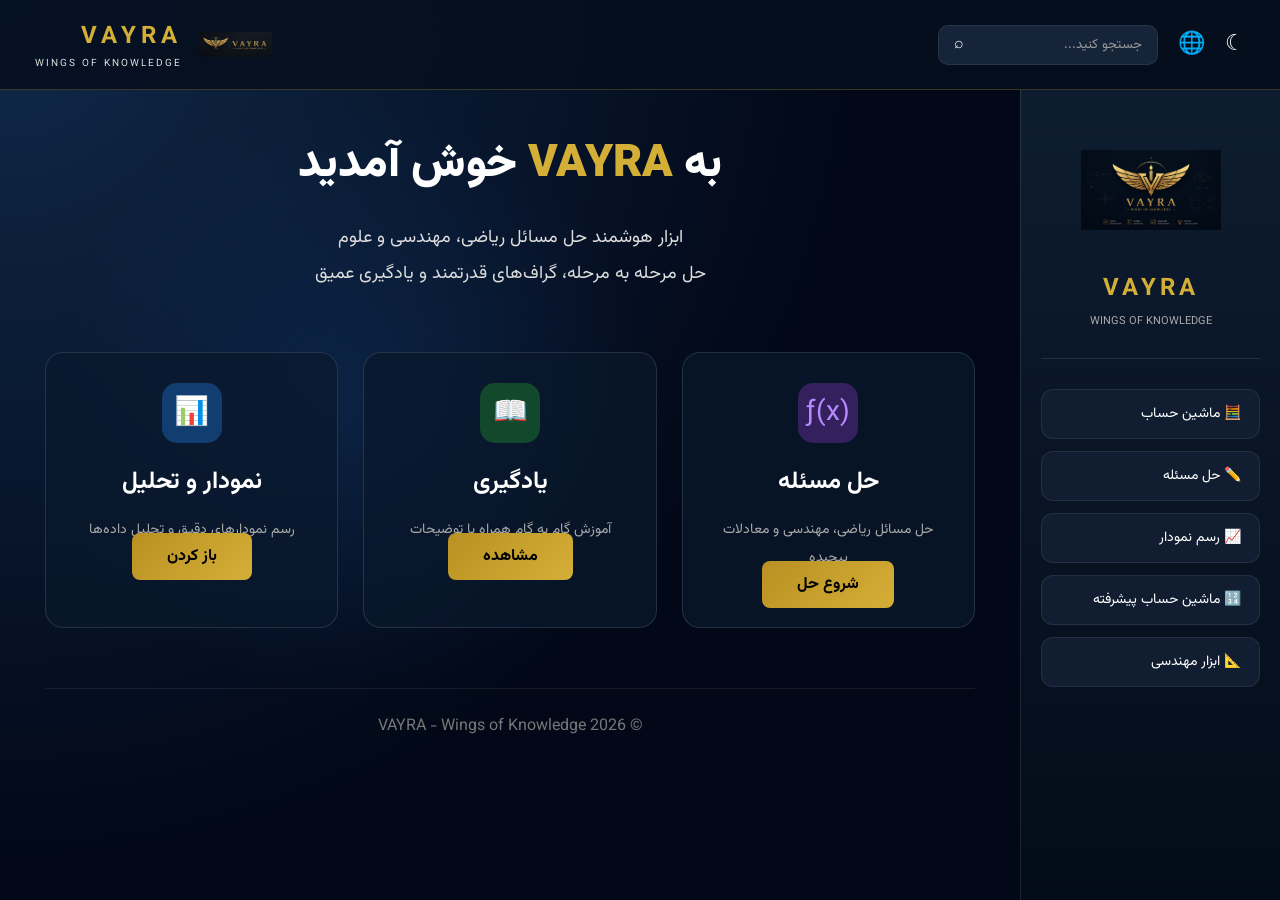
==== index.html @ 383cac2a "Initial commit" ====
<!doctype html>
<html lang="fa" dir="rtl">
  <head>
    <meta charset="UTF-8" />

    <meta name="viewport" content="width=device-width, initial-scale=1.0" />

    <title>VAYRA - Wings of Knowledge</title>

    <link rel="stylesheet" href="style.css" />

    <link
      href="https://fonts.googleapis.com/css2?family=Vazirmatn:wght@300;400;600;800;900&display=swap"
      rel="stylesheet"
    />
  </head>

  <body>
    <div class="dashboard">
      <!-- ================= HEADER ================= -->

      <header class="topbar">
        <div class="left-tools">
          <span class="tool-icon">☾</span>

          <span class="tool-icon">🌐</span>

          <div class="search">
            <input type="text" placeholder="جستجو کنید..." />

            <span>⌕</span>
          </div>
        </div>

        <a href="index.html" class="brand">
          <img src="images/vayra-logo1.png" alt="VAYRA Logo" />

          <div>
            <h2>VAYRA</h2>

            <p>WINGS OF KNOWLEDGE</p>
          </div>
        </a>

        <div class="menu" onclick="toggleSidebar()">☰</div>
      </header>

      <!-- ================= SIDEBAR ================= -->

      <aside class="sidebar" id="sidebar">
        <div class="profile">
          <img src="images/vayra-logo2.png" alt="VAYRA" />

          <h2>VAYRA</h2>

          <small> WINGS OF KNOWLEDGE </small>
        </div>

        <nav class="menu-items">
          <a href="calculator.html"> 🧮 ماشین حساب </a>

          <a href="solver.html"> ✏️ حل مسئله </a>

          <a href="graph.html"> 📈 رسم نمودار </a>

          <a href="advanced-calculator.html"> 🔢 ماشین حساب پیشرفته </a>

          <a href="engineering.html"> 📐 ابزار مهندسی </a>
        </nav>
      </aside>

      <!-- ================= MAIN ================= -->

      <main class="content">
        <section class="hero">
          <h1>
            به
            <span>VAYRA</span>
            خوش آمدید
          </h1>

          <p>
            ابزار هوشمند حل مسائل ریاضی، مهندسی و علوم

            <br />

            حل مرحله به مرحله، گراف‌های قدرتمند و یادگیری عمیق
          </p>
        </section>

        <section class="cards">
          <div class="card">
            <div class="icon purple">ƒ(x)</div>

            <h2>حل مسئله</h2>

            <p>حل مسائل ریاضی، مهندسی و معادلات پیچیده</p>

            <a href="solver.html" class="primary-btn"> شروع حل </a>
          </div>

          <div class="card">
            <div class="icon green">📖</div>

            <h2>یادگیری</h2>

            <p>آموزش گام به گام همراه با توضیحات</p>

            <a href="solver.html" class="primary-btn"> مشاهده </a>
          </div>

          <div class="card">
            <div class="icon blue">📊</div>

            <h2>نمودار و تحلیل</h2>

            <p>رسم نمودارهای دقیق و تحلیل داده‌ها</p>

            <a href="graph.html" class="primary-btn"> باز کردن </a>
          </div>
        </section>

        <footer class="footer">© 2026 VAYRA - Wings of Knowledge</footer>
      </main>
    </div>

    <script>
      function toggleSidebar() {
        const sidebar = document.getElementById("sidebar");

        sidebar.classList.toggle("open");
      }
    </script>
  </body>
</html>
---- style.css ----
/* =========================================================
   VAYRA - GLOBAL STYLE
   ========================================================= */

/* ================= RESET ================= */

* {
    margin: 0;
    padding: 0;
    box-sizing: border-box;
}


/* ================= ROOT ================= */

:root {
    --gold: #d4af37;
    --gold-light: #f1d879;

    --bg-dark: #020817;
    --bg-blue: #10294a;

    --panel: rgba(10, 25, 45, 0.75);
    --panel-dark: #111e32;

    --text: #ffffff;
    --text-muted: #aaa;

    --border: rgba(255, 255, 255, 0.12);

    --sidebar-width: 260px;
    --header-height: 90px;
}


/* ================= BODY ================= */

body {
    font-family: "Vazirmatn", sans-serif;

    min-height: 100vh;

    color: var(--text);

    background:
        radial-gradient(
            circle at top left,
            var(--bg-blue),
            var(--bg-dark) 55%
        );

    overflow-x: hidden;
}


/* ================= LINKS ================= */

a {
    color: inherit;
    text-decoration: none;
}


/* ================= DASHBOARD ================= */

.dashboard {
    min-height: 100vh;
}


/* =========================================================
   HEADER
   ========================================================= */

.topbar {
    position: fixed;

    top: 0;
    left: 0;
    right: 0;

    height: var(--header-height);

    display: flex;

    align-items: center;

    justify-content: space-between;

    padding: 0 35px;

    background: rgba(5, 15, 30, 0.88);

    backdrop-filter: blur(15px);

    border-bottom:
        1px solid
        rgba(212, 175, 55, 0.25);

    z-index: 1000;
}


/* ================= BRAND ================= */

.brand {
    display: flex;

    align-items: center;

    gap: 15px;
}


.brand img {
    width: 75px;

    height: 75px;

    object-fit: contain;

    display: block;
}


.brand h2 {
    color: var(--gold);

    letter-spacing: 5px;

    font-size: 24px;
}


.brand p {
    color: #ddd;

    font-size: 10px;

    letter-spacing: 2px;
}


/* ================= LEFT TOOLS ================= */

.left-tools {
    display: flex;

    align-items: center;

    gap: 20px;
}


.tool-icon {
    font-size: 22px;

    cursor: pointer;

    transition: 0.3s;
}


.tool-icon:hover {
    color: var(--gold);

    transform: scale(1.1);
}


/* ================= SEARCH ================= */

.search {
    width: 220px;

    height: 40px;

    display: flex;

    align-items: center;

    gap: 10px;

    padding: 0 15px;

    background: #152438;

    border:
        1px solid
        rgba(255, 255, 255, 0.08);

    border-radius: 10px;
}


.search input {
    width: 100%;

    background: transparent;

    border: none;

    outline: none;

    color: white;

    font-family: "Vazirmatn", sans-serif;
}


.search input::placeholder {
    color: #999;
}


/* ================= MENU ICON ================= */

.menu {
    font-size: 25px;

    cursor: pointer;

    display: none;
}


/* =========================================================
   SIDEBAR
   ========================================================= */

.sidebar {
    position: fixed;

    top: var(--header-height);

    right: 0;

    width: var(--sidebar-width);

    height:
        calc(
            100vh -
            var(--header-height)
        );

    padding: 30px 20px;

    overflow-y: auto;

    background:
        linear-gradient(
            180deg,
            rgba(15, 30, 50, 0.95),
            rgba(3, 12, 25, 0.98)
        );

    border-left:
        1px solid
        rgba(255, 255, 255, 0.1);

    z-index: 900;
}


/* ================= PROFILE ================= */

.profile {
    text-align: center;

    padding-bottom: 25px;

    border-bottom:
        1px solid
        rgba(255, 255, 255, 0.1);
}


.profile img {
    width: 140px;

    height: 140px;

    display: block;

    object-fit: contain;

    margin: 0 auto 10px;
}


.profile h2 {
    color: var(--gold);

    letter-spacing: 4px;

    font-size: 24px;
}


.profile small {
    color: #aaa;

    font-size: 11px;
}


/* =========================================================
   SIDEBAR MENU
   ========================================================= */

.menu-items {
    display: flex;

    flex-direction: column;

    gap: 12px;

    margin-top: 30px;
}


.menu-items a {
    min-height: 50px;

    display: flex;

    align-items: center;

    padding: 0 18px;

    background: var(--panel-dark);

    border:
        1px solid
        rgba(255, 255, 255, 0.08);

    border-radius: 12px;

    color: white;

    font-size: 14px;

    transition: 0.3s;
}


.menu-items a:hover {
    color: #000;

    background: var(--gold);

    transform: translateX(-7px);
}


.menu-items a.active {
    color: #000;

    background:
        linear-gradient(
            135deg,
            var(--gold),
            var(--gold-light)
        );

    box-shadow:
        0 8px 25px
        rgba(212, 175, 55, 0.2);
}


/* =========================================================
   MAIN CONTENT
   ========================================================= */

.content {
    position: relative;

    min-height: 100vh;

    margin-right: var(--sidebar-width);

    padding:
        calc(
            var(--header-height) +
            40px
        )
        45px
        60px;

    overflow: hidden;
}


.content::before {
    content: "";

    position: absolute;

    width: 600px;

    height: 600px;

    top: 100px;

    left: 50px;

    background:
        radial-gradient(
            circle,
            #123b70,
            transparent 70%
        );

    opacity: 0.35;

    pointer-events: none;

    z-index: -1;
}


/* =========================================================
   PAGE HEADER
   ========================================================= */

.page-header {
    text-align: center;

    margin-bottom: 45px;
}


.page-header h1 {
    font-size: 40px;

    font-weight: 900;

    margin-bottom: 15px;
}


.page-header h1 span {
    color: var(--gold);
}


.page-header p {
    color: #bbb;

    font-size: 16px;

    line-height: 2;
}


/* =========================================================
   HERO
   ========================================================= */

.hero {
    text-align: center;

    margin-bottom: 60px;
}


.hero h1 {
    font-size: 45px;

    font-weight: 900;
}


.hero h1 span {
    color: var(--gold);
}


.hero p {
    margin-top: 20px;

    color: #ddd;

    line-height: 2;

    font-size: 18px;
}


/* =========================================================
   CARDS
   ========================================================= */

.cards {
    display: grid;

    grid-template-columns:
        repeat(3, 1fr);

    gap: 25px;
}


.card {
    padding: 30px;

    min-height: 260px;

    text-align: center;

    background:
        var(--panel);

    border:
        1px solid
        var(--border);

    border-radius: 18px;

    backdrop-filter: blur(20px);

    transition: 0.4s;
}


.card:hover {
    transform: translateY(-10px);

    border-color: var(--gold);

    box-shadow:
        0 20px 40px
        rgba(0, 0, 0, 0.4);
}


.icon {
    width: 60px;

    height: 60px;

    display: flex;

    align-items: center;

    justify-content: center;

    margin: 0 auto 20px;

    border-radius: 15px;

    font-size: 28px;
}


.purple {
    background: #33205d;

    color: #b889ff;
}


.green {
    background: #12482b;

    color: #80ff9b;
}


.blue {
    background: #123d70;

    color: #55aaff;
}


.card h2 {
    margin-bottom: 15px;
}


.card p {
    color: #aaa;

    line-height: 2;

    font-size: 14px;
}


.card button,
.primary-btn {
    margin-top: 20px;

    padding: 11px 35px;

    border: none;

    border-radius: 8px;

    color: white;

    font-family: inherit;

    cursor: pointer;

    transition: 0.3s;
}


.card button:hover,
.primary-btn:hover {
    transform: translateY(-3px);

    filter: brightness(1.15);
}


/* =========================================================
   PAGE PANEL
   ========================================================= */

.panel {
    width: 100%;

    max-width: 1100px;

    margin: 0 auto;

    padding: 30px;

    background:
        rgba(10, 25, 45, 0.75);

    border:
        1px solid
        rgba(255, 255, 255, 0.1);

    border-radius: 20px;

    backdrop-filter: blur(20px);
}


/* =========================================================
   FORM ELEMENTS
   ========================================================= */

.input-group {
    margin-bottom: 20px;
}


.input-group label {
    display: block;

    margin-bottom: 8px;

    color: #ddd;
}


.input-group input,
.input-group textarea,
.input-group select {
    width: 100%;

    padding: 13px 15px;

    color: white;

    background: #111e32;

    border:
        1px solid
        rgba(255, 255, 255, 0.1);

    border-radius: 10px;

    outline: none;

    font-family: inherit;
}


.input-group textarea {
    min-height: 180px;

    resize: vertical;
}


.input-group input:focus,
.input-group textarea:focus,
.input-group select:focus {
    border-color: var(--gold);
}


/* =========================================================
   BUTTONS
   ========================================================= */

.primary-btn {
    background:
        linear-gradient(
            135deg,
            #b99022,
            var(--gold)
        );

    color: #000;

    font-weight: 700;
}


.secondary-btn {
    margin-top: 20px;

    padding: 11px 30px;

    background: #24354c;

    color: white;

    border: none;

    border-radius: 8px;

    font-family: inherit;

    cursor: pointer;
}


/* =========================================================
   CALCULATOR
   ========================================================= */

.calculator {
    max-width: 450px;

    margin: auto;

    padding: 25px;

    background: #081426;

    border-radius: 20px;

    border:
        1px solid
        rgba(255, 255, 255, 0.1);
}


.calculator-display {
    width: 100%;

    height: 70px;

    margin-bottom: 20px;

    padding: 15px;

    color: white;

    background: #020817;

    border: none;

    border-radius: 12px;

    text-align: left;

    direction: ltr;

    font-size: 28px;

    outline: none;
}


.calculator-buttons {
    display: grid;

    grid-template-columns:
        repeat(4, 1fr);

    gap: 10px;
}


.calculator-buttons button {
    height: 60px;

    border: none;

    border-radius: 12px;

    color: white;

    background: #17263c;

    font-size: 18px;

    font-family: inherit;

    cursor: pointer;

    transition: 0.2s;
}


.calculator-buttons button:hover {
    background: #243b5a;

    transform: scale(1.03);
}


.calculator-buttons .operator {
    color: #000;

    background: var(--gold);
}


.calculator-buttons .equal {
    color: white;

    background: #148cff;
}


/* =========================================================
   RESULT BOX
   ========================================================= */

.result-box {
    margin-top: 25px;

    padding: 20px;

    color: #ddd;

    background: #081426;

    border-radius: 12px;

    border-right:
        4px solid
        var(--gold);

    line-height: 2;
}


/* =========================================================
   GRAPH
   ========================================================= */

.graph-container {
    width: 100%;

    min-height: 450px;

    padding: 20px;

    background: #081426;

    border-radius: 15px;
}


#graphCanvas {
    width: 100%;

    height: 400px;

    display: block;
}


/* =========================================================
   FOOTER
   ========================================================= */

.footer {
    margin-top: 60px;

    padding: 25px;

    text-align: center;

    color: #777;

    border-top:
        1px solid
        rgba(255, 255, 255, 0.08);
}


/* =========================================================
   MOBILE
   ========================================================= */

@media (max-width: 1000px) {

    .sidebar {
        width: 220px;
    }

    .content {
        margin-right: 220px;

        padding-left: 25px;

        padding-right: 25px;
    }

    .cards {
        grid-template-columns: 1fr;
    }

}


/* =========================================================
   MOBILE SMALL
   ========================================================= */

@media (max-width: 750px) {

    :root {
        --header-height: 75px;
    }


    .topbar {
        padding: 0 15px;
    }


    .brand img {
        width: 60px;

        height: 60px;
    }


    .brand h2 {
        font-size: 18px;

        letter-spacing: 3px;
    }


    .brand p {
        display: none;
    }


    .search {
        width: 140px;
    }


    .menu {
        display: block;
    }


    .sidebar {
        position: fixed;

        top: var(--header-height);

        right: -100%;

        width: 280px;

        height:
            calc(
                100vh -
                var(--header-height)
            );

        transition: 0.3s;
    }


    .sidebar.open {
        right: 0;
    }


    .content {
        margin-right: 0;

        padding:
            calc(
                var(--header-height) +
                30px
            )
            15px
            40px;
    }


    .page-header h1 {
        font-size: 30px;
    }


    .hero h1 {
        font-size: 30px;
    }


    .hero p {
        font-size: 15px;
    }


    .profile img {
        width: 120px;

        height: 120px;
    }

}


/* =========================================================
   VERY SMALL MOBILE
   ========================================================= */

@media (max-width: 480px) {

    .left-tools {
        gap: 8px;
    }


    .search {
        width: 110px;
    }


    .brand img {
        width: 50px;

        height: 50px;
    }


    .brand h2 {
        font-size: 15px;
    }


    .panel {
        padding: 20px;
    }


    .calculator {
        padding: 15px;
    }

}
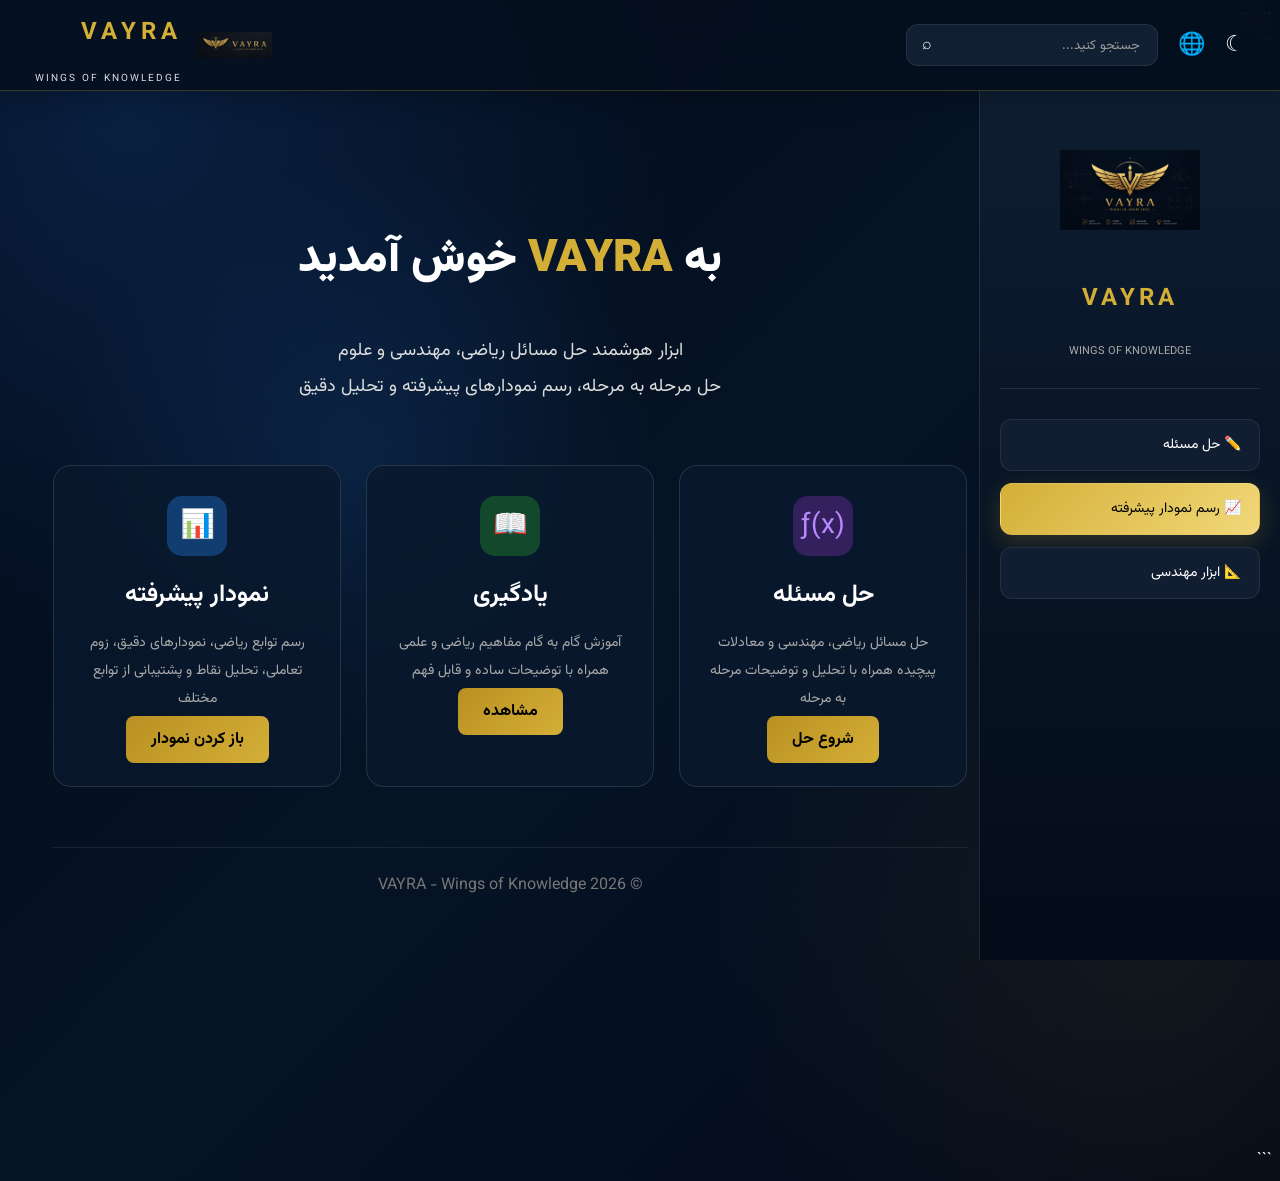
==== commit 1846c131: "Update advanced graph and remove calculator" ====
--- a/index.html
+++ b/index.html
@@ -1,8 +1,10 @@
 <!doctype html>
+
 <html lang="fa" dir="rtl">
   <head>
     <meta charset="UTF-8" />
 
+    ```
     <meta name="viewport" content="width=device-width, initial-scale=1.0" />
 
     <title>VAYRA - Wings of Knowledge</title>
@@ -13,24 +15,28 @@
       href="https://fonts.googleapis.com/css2?family=Vazirmatn:wght@300;400;600;800;900&display=swap"
       rel="stylesheet"
     />
+    ```
   </head>
 
   <body>
     <div class="dashboard">
+      ```
       <!-- ================= HEADER ================= -->
 
       <header class="topbar">
         <div class="left-tools">
-          <span class="tool-icon">☾</span>
+          <span class="tool-icon" title="تغییر حالت نمایش"> ☾ </span>
 
-          <span class="tool-icon">🌐</span>
+          <span class="tool-icon" title="زبان"> 🌐 </span>
 
           <div class="search">
-            <input type="text" placeholder="جستجو کنید..." />
+            <input type="text" placeholder="جستجو کنید..." aria-label="جستجو" />
 
             <span>⌕</span>
           </div>
         </div>
+
+        <!-- ================= BRAND ================= -->
 
         <a href="index.html" class="brand">
           <img src="images/vayra-logo1.png" alt="VAYRA Logo" />
@@ -42,7 +48,17 @@
           </div>
         </a>
 
-        <div class="menu" onclick="toggleSidebar()">☰</div>
+        <!-- ================= MOBILE MENU ================= -->
+
+        <div
+          class="menu"
+          onclick="toggleSidebar()"
+          aria-label="باز کردن منو"
+          role="button"
+          tabindex="0"
+        >
+          ☰
+        </div>
       </header>
 
       <!-- ================= SIDEBAR ================= -->
@@ -56,14 +72,12 @@
           <small> WINGS OF KNOWLEDGE </small>
         </div>
 
+        <!-- ================= NAVIGATION ================= -->
+
         <nav class="menu-items">
-          <a href="calculator.html"> 🧮 ماشین حساب </a>
-
           <a href="solver.html"> ✏️ حل مسئله </a>
 
-          <a href="graph.html"> 📈 رسم نمودار </a>
-
-          <a href="advanced-calculator.html"> 🔢 ماشین حساب پیشرفته </a>
+          <a href="graph.html" class="active"> 📈 رسم نمودار پیشرفته </a>
 
           <a href="engineering.html"> 📐 ابزار مهندسی </a>
         </nav>
@@ -72,6 +86,8 @@
       <!-- ================= MAIN ================= -->
 
       <main class="content">
+        <!-- ================= HERO ================= -->
+
         <section class="hero">
           <h1>
             به
@@ -84,52 +100,97 @@
 
             <br />
 
-            حل مرحله به مرحله، گراف‌های قدرتمند و یادگیری عمیق
+            حل مرحله به مرحله، رسم نمودارهای پیشرفته و تحلیل دقیق
           </p>
         </section>
 
+        <!-- ================= FEATURE CARDS ================= -->
+
         <section class="cards">
+          <!-- SOLVER -->
+
           <div class="card">
             <div class="icon purple">ƒ(x)</div>
 
             <h2>حل مسئله</h2>
 
-            <p>حل مسائل ریاضی، مهندسی و معادلات پیچیده</p>
+            <p>
+              حل مسائل ریاضی، مهندسی و معادلات پیچیده همراه با تحلیل و توضیحات
+              مرحله به مرحله
+            </p>
 
             <a href="solver.html" class="primary-btn"> شروع حل </a>
           </div>
+
+          <!-- LEARNING -->
 
           <div class="card">
             <div class="icon green">📖</div>
 
             <h2>یادگیری</h2>
 
-            <p>آموزش گام به گام همراه با توضیحات</p>
+            <p>
+              آموزش گام به گام مفاهیم ریاضی و علمی همراه با توضیحات ساده و قابل
+              فهم
+            </p>
 
             <a href="solver.html" class="primary-btn"> مشاهده </a>
           </div>
 
+          <!-- ADVANCED GRAPH -->
+
           <div class="card">
             <div class="icon blue">📊</div>
 
-            <h2>نمودار و تحلیل</h2>
+            <h2>نمودار پیشرفته</h2>
 
-            <p>رسم نمودارهای دقیق و تحلیل داده‌ها</p>
+            <p>
+              رسم توابع ریاضی، نمودارهای دقیق، زوم تعاملی، تحلیل نقاط و پشتیبانی
+              از توابع مختلف
+            </p>
 
-            <a href="graph.html" class="primary-btn"> باز کردن </a>
+            <a href="graph.html" class="primary-btn"> باز کردن نمودار </a>
           </div>
         </section>
+
+        <!-- ================= FOOTER ================= -->
 
         <footer class="footer">© 2026 VAYRA - Wings of Knowledge</footer>
       </main>
     </div>
 
+    <!-- ================= SIDEBAR SCRIPT ================= -->
+
     <script>
       function toggleSidebar() {
         const sidebar = document.getElementById("sidebar");
 
+        if (!sidebar) {
+          return;
+        }
+
         sidebar.classList.toggle("open");
       }
+
+      // باز کردن منو با Enter یا Space
+      // برای دسترسی بهتر در موبایل و کیبورد
+
+      document.addEventListener("DOMContentLoaded", () => {
+        const menu = document.querySelector(".menu");
+
+        if (!menu) {
+          return;
+        }
+
+        menu.addEventListener("keydown", (event) => {
+          if (event.key === "Enter" || event.key === " ") {
+            event.preventDefault();
+
+            toggleSidebar();
+          }
+        });
+      });
     </script>
+    ```
   </body>
 </html>
--- a/style.css
+++ b/style.css
@@ -1,8 +1,13 @@
-/* =========================================================
-   VAYRA - GLOBAL STYLE
-   ========================================================= */
-
-/* ================= RESET ================= */
+css
+/* =========================================================
+   VAYRA - ADVANCED GLOBAL STYLE
+   Graph Engine / Plotly.js
+   ========================================================= */
+
+
+/* =========================================================
+   RESET
+   ========================================================= */
 
 * {
     margin: 0;
@@ -10,61 +15,168 @@
     box-sizing: border-box;
 }
 
-
-/* ================= ROOT ================= */
+html {
+    scroll-behavior: smooth;
+}
 
 :root {
+
     --gold: #d4af37;
     --gold-light: #f1d879;
+    --gold-dark: #9d7920;
 
     --bg-dark: #020817;
     --bg-blue: #10294a;
 
-    --panel: rgba(10, 25, 45, 0.75);
+    --panel: rgba(10, 25, 45, 0.78);
     --panel-dark: #111e32;
+    --panel-light: #162a44;
 
     --text: #ffffff;
     --text-muted: #aaa;
+    --text-soft: #d7dce5;
 
     --border: rgba(255, 255, 255, 0.12);
+
+    --danger: #d84d5f;
+    --danger-dark: #8f2638;
+
+    --success: #48c987;
+    --info: #4ea1ff;
 
     --sidebar-width: 260px;
     --header-height: 90px;
-}
-
-
-/* ================= BODY ================= */
+
+    --radius-sm: 8px;
+    --radius-md: 12px;
+    --radius-lg: 18px;
+    --radius-xl: 24px;
+
+    --shadow:
+        0 20px 50px
+        rgba(0, 0, 0, 0.35);
+
+    --transition:
+        0.3s ease;
+}
+
+
+/* =========================================================
+   BODY
+   ========================================================= */
 
 body {
-    font-family: "Vazirmatn", sans-serif;
 
     min-height: 100vh;
 
-    color: var(--text);
-
-    background:
+    font-family:
+        "Vazirmatn",
+        "Tahoma",
+        sans-serif;
+
+    color:
+        var(--text);
+
+    background:
+
         radial-gradient(
-            circle at top left,
-            var(--bg-blue),
-            var(--bg-dark) 55%
+            circle at 10% 10%,
+            rgba(18, 59, 112, 0.45),
+            transparent 35%
+        ),
+
+        radial-gradient(
+            circle at 90% 80%,
+            rgba(212, 175, 55, 0.08),
+            transparent 30%
+        ),
+
+        linear-gradient(
+            135deg,
+            #020817,
+            #061426 50%,
+            #020817
         );
 
     overflow-x: hidden;
 }
 
 
-/* ================= LINKS ================= */
+/* =========================================================
+   LINKS
+   ========================================================= */
 
 a {
-    color: inherit;
-    text-decoration: none;
-}
-
-
-/* ================= DASHBOARD ================= */
+
+    color:
+        inherit;
+
+    text-decoration:
+        none;
+}
+
+
+/* =========================================================
+   BUTTONS
+   ========================================================= */
+
+button {
+
+    border:
+        none;
+
+    outline:
+        none;
+
+    font-family:
+        "Vazirmatn",
+        "Tahoma",
+        sans-serif;
+
+    cursor:
+        pointer;
+
+    user-select:
+        none;
+
+    transition:
+
+        transform var(--transition),
+
+        filter var(--transition),
+
+        box-shadow var(--transition),
+
+        background var(--transition),
+
+        border-color var(--transition);
+}
+
+button:active {
+
+    transform:
+        scale(0.97);
+}
+
+button:focus-visible {
+
+    outline:
+        2px solid
+        var(--gold);
+
+    outline-offset:
+        3px;
+}
+
+
+/* =========================================================
+   DASHBOARD
+   ========================================================= */
 
 .dashboard {
-    min-height: 100vh;
+
+    min-height:
+        100vh;
 }
 
 
@@ -73,154 +185,243 @@
    ========================================================= */
 
 .topbar {
-    position: fixed;
-
-    top: 0;
-    left: 0;
-    right: 0;
-
-    height: var(--header-height);
-
-    display: flex;
-
-    align-items: center;
-
-    justify-content: space-between;
-
-    padding: 0 35px;
-
-    background: rgba(5, 15, 30, 0.88);
-
-    backdrop-filter: blur(15px);
+
+    position:
+        fixed;
+
+    top:
+        0;
+
+    left:
+        0;
+
+    right:
+        0;
+
+    height:
+        var(--header-height);
+
+    display:
+        flex;
+
+    align-items:
+        center;
+
+    justify-content:
+        space-between;
+
+    padding:
+        0 35px;
+
+    background:
+        rgba(5, 15, 30, 0.88);
+
+    backdrop-filter:
+        blur(18px);
+
+    -webkit-backdrop-filter:
+        blur(18px);
 
     border-bottom:
         1px solid
         rgba(212, 175, 55, 0.25);
 
-    z-index: 1000;
-}
-
-
-/* ================= BRAND ================= */
+    box-shadow:
+        0 5px 25px
+        rgba(0, 0, 0, 0.25);
+
+    z-index:
+        1000;
+}
+
+
+/* =========================================================
+   BRAND
+   ========================================================= */
 
 .brand {
-    display: flex;
-
-    align-items: center;
-
-    gap: 15px;
-}
-
+
+    display:
+        flex;
+
+    align-items:
+        center;
+
+    gap:
+        15px;
+}
 
 .brand img {
-    width: 75px;
-
-    height: 75px;
-
-    object-fit: contain;
-
-    display: block;
-}
-
+
+    width:
+        75px;
+
+    height:
+        75px;
+
+    object-fit:
+        contain;
+
+    display:
+        block;
+}
 
 .brand h2 {
-    color: var(--gold);
-
-    letter-spacing: 5px;
-
-    font-size: 24px;
-}
-
+
+    color:
+        var(--gold);
+
+    letter-spacing:
+        5px;
+
+    font-size:
+        24px;
+}
 
 .brand p {
-    color: #ddd;
-
-    font-size: 10px;
-
-    letter-spacing: 2px;
-}
-
-
-/* ================= LEFT TOOLS ================= */
+
+    margin-top:
+        3px;
+
+    color:
+        #ddd;
+
+    font-size:
+        10px;
+
+    letter-spacing:
+        2px;
+}
+
+
+/* =========================================================
+   LEFT TOOLS
+   ========================================================= */
 
 .left-tools {
-    display: flex;
-
-    align-items: center;
-
-    gap: 20px;
-}
-
+
+    display:
+        flex;
+
+    align-items:
+        center;
+
+    gap:
+        20px;
+}
 
 .tool-icon {
-    font-size: 22px;
-
-    cursor: pointer;
-
-    transition: 0.3s;
-}
-
+
+    font-size:
+        22px;
+
+    cursor:
+        pointer;
+
+    transition:
+        var(--transition);
+}
 
 .tool-icon:hover {
-    color: var(--gold);
-
-    transform: scale(1.1);
-}
-
-
-/* ================= SEARCH ================= */
+
+    color:
+        var(--gold);
+
+    transform:
+        scale(1.1);
+}
+
+
+/* =========================================================
+   SEARCH
+   ========================================================= */
 
 .search {
-    width: 220px;
-
-    height: 40px;
-
-    display: flex;
-
-    align-items: center;
-
-    gap: 10px;
-
-    padding: 0 15px;
-
-    background: #152438;
+
+    width:
+        220px;
+
+    height:
+        40px;
+
+    display:
+        flex;
+
+    align-items:
+        center;
+
+    gap:
+        10px;
+
+    padding:
+        0 15px;
+
+    background:
+        rgba(21, 36, 56, 0.85);
 
     border:
         1px solid
         rgba(255, 255, 255, 0.08);
 
-    border-radius: 10px;
-}
-
+    border-radius:
+        var(--radius-md);
+
+    transition:
+        var(--transition);
+}
+
+.search:focus-within {
+
+    border-color:
+        var(--gold);
+
+    box-shadow:
+        0 0 0 3px
+        rgba(212, 175, 55, 0.08);
+}
 
 .search input {
-    width: 100%;
-
-    background: transparent;
-
-    border: none;
-
-    outline: none;
-
-    color: white;
-
-    font-family: "Vazirmatn", sans-serif;
-}
-
+
+    width:
+        100%;
+
+    background:
+        transparent;
+
+    border:
+        none;
+
+    outline:
+        none;
+
+    color:
+        white;
+
+    font-family:
+        inherit;
+}
 
 .search input::placeholder {
-    color: #999;
-}
-
-
-/* ================= MENU ICON ================= */
+
+    color:
+        #999;
+}
+
+
+/* =========================================================
+   MENU ICON
+   ========================================================= */
 
 .menu {
-    font-size: 25px;
-
-    cursor: pointer;
-
-    display: none;
+
+    display:
+        none;
+
+    font-size:
+        25px;
+
+    cursor:
+        pointer;
 }
 
 
@@ -229,13 +430,18 @@
    ========================================================= */
 
 .sidebar {
-    position: fixed;
-
-    top: var(--header-height);
-
-    right: 0;
-
-    width: var(--sidebar-width);
+
+    position:
+        fixed;
+
+    top:
+        var(--header-height);
+
+    right:
+        0;
+
+    width:
+        var(--sidebar-width);
 
     height:
         calc(
@@ -243,64 +449,105 @@
             var(--header-height)
         );
 
-    padding: 30px 20px;
-
-    overflow-y: auto;
-
-    background:
+    padding:
+        30px 20px;
+
+    overflow-y:
+        auto;
+
+    background:
+
         linear-gradient(
             180deg,
-            rgba(15, 30, 50, 0.95),
-            rgba(3, 12, 25, 0.98)
+            rgba(15, 30, 50, 0.97),
+            rgba(3, 12, 25, 0.99)
         );
 
     border-left:
         1px solid
         rgba(255, 255, 255, 0.1);
 
-    z-index: 900;
-}
-
-
-/* ================= PROFILE ================= */
+    z-index:
+        900;
+
+    scrollbar-width:
+        thin;
+
+    scrollbar-color:
+        var(--gold)
+        transparent;
+}
+
+.sidebar::-webkit-scrollbar {
+
+    width:
+        5px;
+}
+
+.sidebar::-webkit-scrollbar-thumb {
+
+    background:
+        var(--gold);
+
+    border-radius:
+        10px;
+}
+
+
+/* =========================================================
+   PROFILE
+   ========================================================= */
 
 .profile {
-    text-align: center;
-
-    padding-bottom: 25px;
+
+    text-align:
+        center;
+
+    padding-bottom:
+        25px;
 
     border-bottom:
         1px solid
         rgba(255, 255, 255, 0.1);
 }
 
-
 .profile img {
-    width: 140px;
-
-    height: 140px;
-
-    display: block;
-
-    object-fit: contain;
-
-    margin: 0 auto 10px;
-}
-
+
+    width:
+        140px;
+
+    height:
+        140px;
+
+    display:
+        block;
+
+    object-fit:
+        contain;
+
+    margin:
+        0 auto 10px;
+}
 
 .profile h2 {
-    color: var(--gold);
-
-    letter-spacing: 4px;
-
-    font-size: 24px;
-}
-
+
+    color:
+        var(--gold);
+
+    letter-spacing:
+        4px;
+
+    font-size:
+        24px;
+}
 
 .profile small {
-    color: #aaa;
-
-    font-size: 11px;
+
+    color:
+        #aaa;
+
+    font-size:
+        11px;
 }
 
 
@@ -309,54 +556,73 @@
    ========================================================= */
 
 .menu-items {
-    display: flex;
-
-    flex-direction: column;
-
-    gap: 12px;
-
-    margin-top: 30px;
-}
-
+
+    display:
+        flex;
+
+    flex-direction:
+        column;
+
+    gap:
+        12px;
+
+    margin-top:
+        30px;
+}
 
 .menu-items a {
-    min-height: 50px;
-
-    display: flex;
-
-    align-items: center;
-
-    padding: 0 18px;
-
-    background: var(--panel-dark);
+
+    min-height:
+        50px;
+
+    display:
+        flex;
+
+    align-items:
+        center;
+
+    padding:
+        0 18px;
+
+    background:
+        var(--panel-dark);
 
     border:
         1px solid
         rgba(255, 255, 255, 0.08);
 
-    border-radius: 12px;
-
-    color: white;
-
-    font-size: 14px;
-
-    transition: 0.3s;
-}
-
+    border-radius:
+        var(--radius-md);
+
+    color:
+        white;
+
+    font-size:
+        14px;
+
+    transition:
+        var(--transition);
+}
 
 .menu-items a:hover {
-    color: #000;
-
-    background: var(--gold);
-
-    transform: translateX(-7px);
-}
-
+
+    color:
+        #000;
+
+    background:
+        var(--gold);
+
+    transform:
+        translateX(-7px);
+}
 
 .menu-items a.active {
-    color: #000;
-
-    background:
+
+    color:
+        #000;
+
+    background:
+
         linear-gradient(
             135deg,
             var(--gold),
@@ -364,6 +630,7 @@
         );
 
     box-shadow:
+
         0 8px 25px
         rgba(212, 175, 55, 0.2);
 }
@@ -374,49 +641,67 @@
    ========================================================= */
 
 .content {
-    position: relative;
-
-    min-height: 100vh;
-
-    margin-right: var(--sidebar-width);
+
+    position:
+        relative;
+
+    min-height:
+        100vh;
+
+    margin-right:
+        var(--sidebar-width);
 
     padding:
+
         calc(
             var(--header-height) +
             40px
         )
+
         45px
+
         60px;
 
-    overflow: hidden;
-}
-
+    overflow:
+        hidden;
+}
 
 .content::before {
-    content: "";
-
-    position: absolute;
-
-    width: 600px;
-
-    height: 600px;
-
-    top: 100px;
-
-    left: 50px;
-
-    background:
+
+    content:
+        "";
+
+    position:
+        absolute;
+
+    width:
+        600px;
+
+    height:
+        600px;
+
+    top:
+        100px;
+
+    left:
+        50px;
+
+    background:
+
         radial-gradient(
             circle,
             #123b70,
             transparent 70%
         );
 
-    opacity: 0.35;
-
-    pointer-events: none;
-
-    z-index: -1;
+    opacity:
+        0.35;
+
+    pointer-events:
+        none;
+
+    z-index:
+        -1;
 }
 
 
@@ -425,462 +710,991 @@
    ========================================================= */
 
 .page-header {
-    text-align: center;
-
-    margin-bottom: 45px;
-}
-
+
+    text-align:
+        center;
+
+    margin-bottom:
+        35px;
+}
 
 .page-header h1 {
-    font-size: 40px;
-
-    font-weight: 900;
-
-    margin-bottom: 15px;
-}
-
+
+    font-size:
+        40px;
+
+    font-weight:
+        900;
+
+    margin-bottom:
+        15px;
+}
 
 .page-header h1 span {
-    color: var(--gold);
-}
-
+
+    color:
+        var(--gold);
+}
 
 .page-header p {
-    color: #bbb;
-
-    font-size: 16px;
-
-    line-height: 2;
-}
-
-
-/* =========================================================
-   HERO
-   ========================================================= */
-
-.hero {
-    text-align: center;
-
-    margin-bottom: 60px;
-}
-
-
-.hero h1 {
-    font-size: 45px;
-
-    font-weight: 900;
-}
-
-
-.hero h1 span {
-    color: var(--gold);
-}
-
-
-.hero p {
-    margin-top: 20px;
-
-    color: #ddd;
-
-    line-height: 2;
-
-    font-size: 18px;
-}
-
-
-/* =========================================================
-   CARDS
-   ========================================================= */
-
-.cards {
-    display: grid;
+
+    color:
+        #bbb;
+
+    font-size:
+        16px;
+
+    line-height:
+        2;
+}
+
+
+/* =========================================================
+   MAIN PANEL
+   ========================================================= */
+
+.panel {
+
+    width:
+        100%;
+
+    max-width:
+        1400px;
+
+    margin:
+        0 auto;
+
+    padding:
+        30px;
+
+    background:
+
+        rgba(
+            10,
+            25,
+            45,
+            0.78
+        );
+
+    border:
+
+        1px solid
+        rgba(255, 255, 255, 0.1);
+
+    border-radius:
+        var(--radius-xl);
+
+    backdrop-filter:
+        blur(20px);
+
+    -webkit-backdrop-filter:
+        blur(20px);
+
+    box-shadow:
+        var(--shadow);
+}
+
+
+/* =========================================================
+   GRAPH CONTROL PANEL
+   ========================================================= */
+
+.graph-controls {
+
+    display:
+        grid;
+
+    grid-template-columns:
+        minmax(250px, 2fr)
+        minmax(120px, 1fr)
+        minmax(120px, 1fr);
+
+    gap:
+        15px;
+
+    margin-bottom:
+        20px;
+}
+
+
+/* =========================================================
+   CONTROLS GRID
+   ========================================================= */
+
+.controls-grid {
+
+    display:
+        grid;
 
     grid-template-columns:
         repeat(3, 1fr);
 
-    gap: 25px;
-}
-
-
-.card {
-    padding: 30px;
-
-    min-height: 260px;
-
-    text-align: center;
-
-    background:
-        var(--panel);
-
-    border:
-        1px solid
-        var(--border);
-
-    border-radius: 18px;
-
-    backdrop-filter: blur(20px);
-
-    transition: 0.4s;
-}
-
-
-.card:hover {
-    transform: translateY(-10px);
-
-    border-color: var(--gold);
-
-    box-shadow:
-        0 20px 40px
-        rgba(0, 0, 0, 0.4);
-}
-
-
-.icon {
-    width: 60px;
-
-    height: 60px;
-
-    display: flex;
-
-    align-items: center;
-
-    justify-content: center;
-
-    margin: 0 auto 20px;
-
-    border-radius: 15px;
-
-    font-size: 28px;
-}
-
-
-.purple {
-    background: #33205d;
-
-    color: #b889ff;
-}
-
-
-.green {
-    background: #12482b;
-
-    color: #80ff9b;
-}
-
-
-.blue {
-    background: #123d70;
-
-    color: #55aaff;
-}
-
-
-.card h2 {
-    margin-bottom: 15px;
-}
-
-
-.card p {
-    color: #aaa;
-
-    line-height: 2;
-
-    font-size: 14px;
-}
-
-
-.card button,
-.primary-btn {
-    margin-top: 20px;
-
-    padding: 11px 35px;
-
-    border: none;
-
-    border-radius: 8px;
-
-    color: white;
-
-    font-family: inherit;
-
-    cursor: pointer;
-
-    transition: 0.3s;
-}
-
-
-.card button:hover,
-.primary-btn:hover {
-    transform: translateY(-3px);
-
-    filter: brightness(1.15);
-}
-
-
-/* =========================================================
-   PAGE PANEL
-   ========================================================= */
-
-.panel {
-    width: 100%;
-
-    max-width: 1100px;
-
-    margin: 0 auto;
-
-    padding: 30px;
-
-    background:
-        rgba(10, 25, 45, 0.75);
+    gap:
+        15px;
+
+    margin-bottom:
+        20px;
+}
+
+
+/* =========================================================
+   INPUT GROUP
+   ========================================================= */
+
+.input-group {
+
+    margin-bottom:
+        20px;
+}
+
+.input-group label {
+
+    display:
+        block;
+
+    margin-bottom:
+        8px;
+
+    color:
+        #ddd;
+
+    font-size:
+        14px;
+
+    font-weight:
+        600;
+}
+
+.input-group small {
+
+    display:
+        block;
+
+    color:
+        #999;
+
+    line-height:
+        1.8;
+
+    margin-top:
+        6px;
+}
+
+.input-group input,
+.input-group textarea,
+.input-group select {
+
+    width:
+        100%;
+
+    padding:
+        13px 15px;
+
+    color:
+        white;
+
+    background:
+        #111e32;
 
     border:
         1px solid
         rgba(255, 255, 255, 0.1);
 
-    border-radius: 20px;
-
-    backdrop-filter: blur(20px);
-}
-
-
-/* =========================================================
-   FORM ELEMENTS
-   ========================================================= */
-
-.input-group {
-    margin-bottom: 20px;
-}
-
-
-.input-group label {
-    display: block;
-
-    margin-bottom: 8px;
-
-    color: #ddd;
-}
-
-
-.input-group input,
-.input-group textarea,
-.input-group select {
-    width: 100%;
-
-    padding: 13px 15px;
-
-    color: white;
-
-    background: #111e32;
-
-    border:
-        1px solid
-        rgba(255, 255, 255, 0.1);
-
-    border-radius: 10px;
-
-    outline: none;
-
-    font-family: inherit;
-}
-
-
-.input-group textarea {
-    min-height: 180px;
-
-    resize: vertical;
-}
-
+    border-radius:
+        var(--radius-md);
+
+    outline:
+        none;
+
+    font-family:
+        inherit;
+
+    transition:
+        var(--transition);
+}
+
+.input-group input:hover,
+.input-group textarea:hover,
+.input-group select:hover {
+
+    border-color:
+        rgba(212, 175, 55, 0.4);
+}
 
 .input-group input:focus,
 .input-group textarea:focus,
 .input-group select:focus {
-    border-color: var(--gold);
-}
-
-
-/* =========================================================
-   BUTTONS
+
+    border-color:
+        var(--gold);
+
+    box-shadow:
+
+        0 0 0 3px
+        rgba(212, 175, 55, 0.08);
+}
+
+.input-group textarea {
+
+    min-height:
+        180px;
+
+    resize:
+        vertical;
+}
+
+
+/* =========================================================
+   FUNCTION INPUT
+   ========================================================= */
+
+#functionInput {
+
+    direction:
+        ltr;
+
+    text-align:
+        left;
+
+    font-family:
+
+        "Consolas",
+        "Courier New",
+        monospace;
+
+    font-size:
+        16px;
+
+    letter-spacing:
+        0.3px;
+}
+
+
+/* =========================================================
+   FUNCTION LIST
+   ========================================================= */
+
+#functionList {
+
+    display:
+        flex;
+
+    flex-direction:
+        column;
+
+    gap:
+        10px;
+
+    margin-bottom:
+        20px;
+
+    max-height:
+        300px;
+
+    overflow-y:
+        auto;
+
+    padding-right:
+        3px;
+}
+
+#functionList::-webkit-scrollbar {
+
+    width:
+        5px;
+}
+
+#functionList::-webkit-scrollbar-thumb {
+
+    background:
+        var(--gold-dark);
+
+    border-radius:
+        10px;
+}
+
+
+/* =========================================================
+   FUNCTION ROW
+   ========================================================= */
+
+.function-row {
+
+    display:
+        flex;
+
+    align-items:
+        center;
+
+    gap:
+        12px;
+
+    min-height:
+        52px;
+
+    padding:
+        10px 14px;
+
+    background:
+
+        linear-gradient(
+            135deg,
+            rgba(17, 30, 50, 0.95),
+            rgba(12, 25, 43, 0.95)
+        );
+
+    border:
+        1px solid
+        rgba(255, 255, 255, 0.08);
+
+    border-radius:
+        var(--radius-md);
+
+    transition:
+        var(--transition);
+}
+
+.function-row:hover {
+
+    border-color:
+        rgba(212, 175, 55, 0.45);
+
+    transform:
+        translateX(-3px);
+
+    box-shadow:
+
+        0 5px 20px
+        rgba(0, 0, 0, 0.2);
+}
+
+.function-row span {
+
+    flex:
+        1;
+
+    min-width:
+        0;
+
+    color:
+        var(--gold-light);
+
+    font-family:
+
+        "Consolas",
+        "Courier New",
+        monospace;
+
+    direction:
+        ltr;
+
+    text-align:
+        left;
+
+    overflow:
+        hidden;
+
+    text-overflow:
+        ellipsis;
+
+    white-space:
+        nowrap;
+}
+
+
+/* =========================================================
+   BUTTON ROW
+   ========================================================= */
+
+.button-row {
+
+    display:
+        flex;
+
+    flex-wrap:
+        wrap;
+
+    gap:
+        10px;
+
+    margin:
+        20px 0;
+}
+
+.button-row button {
+
+    min-height:
+        44px;
+}
+
+
+/* =========================================================
+   PRIMARY BUTTON
    ========================================================= */
 
 .primary-btn {
-    background:
+
+    padding:
+        11px 25px;
+
+    background:
+
         linear-gradient(
             135deg,
             #b99022,
             var(--gold)
         );
 
-    color: #000;
-
-    font-weight: 700;
-}
-
+    color:
+        #000;
+
+    font-weight:
+        700;
+
+    border-radius:
+        var(--radius-sm);
+}
+
+.primary-btn:hover {
+
+    transform:
+        translateY(-3px);
+
+    filter:
+        brightness(1.15);
+
+    box-shadow:
+
+        0 8px 20px
+        rgba(212, 175, 55, 0.25);
+}
+
+
+/* =========================================================
+   SECONDARY BUTTON
+   ========================================================= */
 
 .secondary-btn {
-    margin-top: 20px;
-
-    padding: 11px 30px;
-
-    background: #24354c;
-
-    color: white;
-
-    border: none;
-
-    border-radius: 8px;
-
-    font-family: inherit;
-
-    cursor: pointer;
-}
-
-
-/* =========================================================
-   CALCULATOR
-   ========================================================= */
-
-.calculator {
-    max-width: 450px;
-
-    margin: auto;
-
-    padding: 25px;
-
-    background: #081426;
-
-    border-radius: 20px;
+
+    padding:
+        11px 22px;
+
+    background:
+        #24354c;
+
+    color:
+        white;
+
+    border:
+
+        1px solid
+        rgba(255, 255, 255, 0.08);
+
+    border-radius:
+        var(--radius-sm);
+}
+
+.secondary-btn:hover {
+
+    background:
+        #304967;
+
+    transform:
+        translateY(-2px);
+
+    border-color:
+        rgba(212, 175, 55, 0.35);
+}
+
+
+/* =========================================================
+   DANGER BUTTON
+   ========================================================= */
+
+.danger-btn {
+
+    padding:
+        9px 16px;
+
+    background:
+
+        linear-gradient(
+            135deg,
+            var(--danger-dark),
+            var(--danger)
+        );
+
+    color:
+        white;
+
+    border-radius:
+        var(--radius-sm);
+}
+
+.danger-btn:hover {
+
+    filter:
+        brightness(1.15);
+
+    transform:
+        translateY(-2px);
+}
+
+
+/* =========================================================
+   GRAPH CONTAINER
+   ========================================================= */
+
+.graph-container {
+
+    position:
+        relative;
+
+    width:
+        100%;
+
+    height:
+        620px;
+
+    min-height:
+        450px;
+
+    padding:
+        8px;
+
+    background:
+
+        linear-gradient(
+            145deg,
+            #071321,
+            #081426
+        );
+
+    border:
+
+        1px solid
+        rgba(255, 255, 255, 0.1);
+
+    border-radius:
+        var(--radius-lg);
+
+    box-shadow:
+
+        inset
+        0 0 30px
+        rgba(0, 0, 0, 0.3),
+
+        0 10px 30px
+        rgba(0, 0, 0, 0.2);
+
+    overflow:
+        hidden;
+}
+
+
+/* =========================================================
+   PLOTLY GRAPH
+   ========================================================= */
+
+#graph {
+
+    width:
+        100% !important;
+
+    height:
+        100% !important;
+
+    min-height:
+        430px;
+
+    direction:
+        ltr;
+}
+
+#graph .plotly {
+
+    width:
+        100% !important;
+
+    height:
+        100% !important;
+}
+
+#graph .main-svg {
+
+    border-radius:
+        var(--radius-md);
+}
+
+
+/* =========================================================
+   PLOTLY MODEBAR
+   ========================================================= */
+
+#graph .modebar {
+
+    top:
+        10px !important;
+
+    right:
+        10px !important;
+
+    left:
+        auto !important;
+
+    background:
+
+        rgba(
+            5,
+            15,
+            30,
+            0.85
+        ) !important;
+
+    border-radius:
+        8px;
+
+    padding:
+        4px;
+
+    backdrop-filter:
+        blur(10px);
+
+    -webkit-backdrop-filter:
+        blur(10px);
 
     border:
         1px solid
-        rgba(255, 255, 255, 0.1);
-}
-
-
-.calculator-display {
-    width: 100%;
-
-    height: 70px;
-
-    margin-bottom: 20px;
-
-    padding: 15px;
-
-    color: white;
-
-    background: #020817;
-
-    border: none;
-
-    border-radius: 12px;
-
-    text-align: left;
-
-    direction: ltr;
-
-    font-size: 28px;
-
-    outline: none;
-}
-
-
-.calculator-buttons {
-    display: grid;
-
-    grid-template-columns:
-        repeat(4, 1fr);
-
-    gap: 10px;
-}
-
-
-.calculator-buttons button {
-    height: 60px;
-
-    border: none;
-
-    border-radius: 12px;
-
-    color: white;
-
-    background: #17263c;
-
-    font-size: 18px;
-
-    font-family: inherit;
-
-    cursor: pointer;
-
-    transition: 0.2s;
-}
-
-
-.calculator-buttons button:hover {
-    background: #243b5a;
-
-    transform: scale(1.03);
-}
-
-
-.calculator-buttons .operator {
-    color: #000;
-
-    background: var(--gold);
-}
-
-
-.calculator-buttons .equal {
-    color: white;
-
-    background: #148cff;
-}
-
-
-/* =========================================================
-   RESULT BOX
-   ========================================================= */
-
-.result-box {
-    margin-top: 25px;
-
-    padding: 20px;
-
-    color: #ddd;
-
-    background: #081426;
-
-    border-radius: 12px;
+        rgba(255, 255, 255, 0.08);
+}
+
+#graph .modebar-btn {
+
+    color:
+        #ddd !important;
+
+    transition:
+        var(--transition);
+}
+
+#graph .modebar-btn:hover {
+
+    background:
+
+        rgba(
+            212,
+            175,
+            55,
+            0.2
+        ) !important;
+
+    color:
+        var(--gold-light) !important;
+}
+
+
+/* =========================================================
+   PLOTLY TOOLTIP
+   ========================================================= */
+
+#graph .hovertext {
+
+    font-family:
+
+        "Vazirmatn",
+        "Tahoma",
+        sans-serif !important;
+}
+
+
+/* =========================================================
+   POINT INFORMATION
+   ========================================================= */
+
+#pointInfo {
+
+    margin-top:
+        18px;
+
+    min-height:
+        65px;
+
+    padding:
+        14px 18px;
+
+    display:
+        flex;
+
+    align-items:
+        center;
+
+    justify-content:
+        flex-start;
+
+    flex-wrap:
+        wrap;
+
+    gap:
+        8px;
+
+    color:
+        #ddd;
+
+    background:
+
+        rgba(
+            8,
+            20,
+            38,
+            0.95
+        );
 
     border-right:
         4px solid
         var(--gold);
 
-    line-height: 2;
-}
-
-
-/* =========================================================
-   GRAPH
-   ========================================================= */
-
-.graph-container {
-    width: 100%;
-
-    min-height: 450px;
-
-    padding: 20px;
-
-    background: #081426;
-
-    border-radius: 15px;
-}
-
-
-#graphCanvas {
-    width: 100%;
-
-    height: 400px;
-
-    display: block;
+    border-radius:
+        var(--radius-md);
+
+    line-height:
+        2;
+
+    font-size:
+        14px;
+
+    direction:
+        rtl;
+}
+
+#pointInfo strong {
+
+    color:
+        var(--gold-light);
+
+    font-family:
+
+        "Consolas",
+        "Courier New",
+        monospace;
+
+    direction:
+        ltr;
+
+    display:
+        inline-block;
+}
+
+
+/* =========================================================
+   RESULT BOX
+   ========================================================= */
+
+.result-box {
+
+    margin-top:
+        25px;
+
+    padding:
+        20px;
+
+    color:
+        #ddd;
+
+    background:
+        #081426;
+
+    border-radius:
+        var(--radius-md);
+
+    border-right:
+        4px solid
+        var(--gold);
+
+    line-height:
+        2;
+}
+
+
+/* =========================================================
+   HERO
+   ========================================================= */
+
+.hero {
+
+    text-align:
+        center;
+
+    margin-bottom:
+        60px;
+}
+
+.hero h1 {
+
+    font-size:
+        45px;
+
+    font-weight:
+        900;
+}
+
+.hero h1 span {
+
+    color:
+        var(--gold);
+}
+
+.hero p {
+
+    margin-top:
+        20px;
+
+    color:
+        #ddd;
+
+    line-height:
+        2;
+
+    font-size:
+        18px;
+}
+
+
+/* =========================================================
+   CARDS
+   ========================================================= */
+
+.cards {
+
+    display:
+        grid;
+
+    grid-template-columns:
+        repeat(3, 1fr);
+
+    gap:
+        25px;
+}
+
+.card {
+
+    padding:
+        30px;
+
+    min-height:
+        260px;
+
+    text-align:
+        center;
+
+    background:
+        var(--panel);
+
+    border:
+        1px solid
+        var(--border);
+
+    border-radius:
+        var(--radius-lg);
+
+    backdrop-filter:
+        blur(20px);
+
+    -webkit-backdrop-filter:
+        blur(20px);
+
+    transition:
+        var(--transition);
+}
+
+.card:hover {
+
+    transform:
+        translateY(-10px);
+
+    border-color:
+        var(--gold);
+
+    box-shadow:
+
+        0 20px 40px
+        rgba(0, 0, 0, 0.4);
+}
+
+.card h2 {
+
+    margin-bottom:
+        15px;
+}
+
+.card p {
+
+    color:
+        #aaa;
+
+    line-height:
+        2;
+
+    font-size:
+        14px;
+}
+
+
+/* =========================================================
+   ICONS
+   ========================================================= */
+
+.icon {
+
+    width:
+        60px;
+
+    height:
+        60px;
+
+    display:
+        flex;
+
+    align-items:
+        center;
+
+    justify-content:
+        center;
+
+    margin:
+        0 auto 20px;
+
+    border-radius:
+        15px;
+
+    font-size:
+        28px;
+}
+
+.purple {
+
+    background:
+        #33205d;
+
+    color:
+        #b889ff;
+}
+
+.green {
+
+    background:
+        #12482b;
+
+    color:
+        #80ff9b;
+}
+
+.blue {
+
+    background:
+        #123d70;
+
+    color:
+        #55aaff;
 }
 
 
@@ -889,13 +1703,18 @@
    ========================================================= */
 
 .footer {
-    margin-top: 60px;
-
-    padding: 25px;
-
-    text-align: center;
-
-    color: #777;
+
+    margin-top:
+        60px;
+
+    padding:
+        25px;
+
+    text-align:
+        center;
+
+    color:
+        #777;
 
     border-top:
         1px solid
@@ -904,131 +1723,348 @@
 
 
 /* =========================================================
+   SCROLLBAR
+   ========================================================= */
+
+::-webkit-scrollbar {
+
+    width:
+        8px;
+
+    height:
+        8px;
+}
+
+::-webkit-scrollbar-track {
+
+    background:
+        #020817;
+}
+
+::-webkit-scrollbar-thumb {
+
+    background:
+
+        linear-gradient(
+            var(--gold-dark),
+            var(--gold)
+        );
+
+    border-radius:
+        10px;
+}
+
+::-webkit-scrollbar-thumb:hover {
+
+    background:
+        var(--gold-light);
+}
+
+
+/* =========================================================
+   TABLET
+   ========================================================= */
+
+@media (max-width: 1100px) {
+
+    .controls-grid {
+
+        grid-template-columns:
+            repeat(2, 1fr);
+    }
+
+    .graph-controls {
+
+        grid-template-columns:
+            2fr 1fr;
+    }
+
+    .cards {
+
+        grid-template-columns:
+            repeat(2, 1fr);
+    }
+
+    .sidebar {
+
+        width:
+            230px;
+    }
+
+    .content {
+
+        margin-right:
+            230px;
+
+        padding-left:
+            25px;
+
+        padding-right:
+            25px;
+    }
+
+    .graph-container {
+
+        height:
+            560px;
+    }
+}
+
+
+/* =========================================================
    MOBILE
    ========================================================= */
 
-@media (max-width: 1000px) {
+@media (max-width: 750px) {
+
+    :root {
+
+        --header-height:
+            75px;
+    }
+
+
+    .topbar {
+
+        padding:
+            0 15px;
+    }
+
+
+    .brand img {
+
+        width:
+            60px;
+
+        height:
+            60px;
+    }
+
+
+    .brand h2 {
+
+        font-size:
+            18px;
+
+        letter-spacing:
+            3px;
+    }
+
+
+    .brand p {
+
+        display:
+            none;
+    }
+
+
+    .search {
+
+        width:
+            140px;
+    }
+
+
+    .menu {
+
+        display:
+            block;
+    }
+
 
     .sidebar {
-        width: 220px;
-    }
-
-    .content {
-        margin-right: 220px;
-
-        padding-left: 25px;
-
-        padding-right: 25px;
-    }
-
-    .cards {
-        grid-template-columns: 1fr;
-    }
-
-}
-
-
-/* =========================================================
-   MOBILE SMALL
-   ========================================================= */
-
-@media (max-width: 750px) {
-
-    :root {
-        --header-height: 75px;
-    }
-
-
-    .topbar {
-        padding: 0 15px;
-    }
-
-
-    .brand img {
-        width: 60px;
-
-        height: 60px;
-    }
-
-
-    .brand h2 {
-        font-size: 18px;
-
-        letter-spacing: 3px;
-    }
-
-
-    .brand p {
-        display: none;
-    }
-
-
-    .search {
-        width: 140px;
-    }
-
-
-    .menu {
-        display: block;
-    }
-
-
-    .sidebar {
-        position: fixed;
-
-        top: var(--header-height);
-
-        right: -100%;
-
-        width: 280px;
+
+        position:
+            fixed;
+
+        top:
+            var(--header-height);
+
+        right:
+            -100%;
+
+        width:
+            280px;
 
         height:
+
             calc(
                 100vh -
                 var(--header-height)
             );
 
-        transition: 0.3s;
+        transition:
+            0.3s ease;
     }
 
 
     .sidebar.open {
-        right: 0;
+
+        right:
+            0;
     }
 
 
     .content {
-        margin-right: 0;
+
+        margin-right:
+            0;
 
         padding:
+
             calc(
                 var(--header-height) +
                 30px
             )
+
             15px
+
             40px;
     }
 
 
     .page-header h1 {
-        font-size: 30px;
+
+        font-size:
+            30px;
     }
 
 
     .hero h1 {
-        font-size: 30px;
+
+        font-size:
+            30px;
     }
 
 
     .hero p {
-        font-size: 15px;
+
+        font-size:
+            15px;
     }
 
 
     .profile img {
-        width: 120px;
-
-        height: 120px;
+
+        width:
+            120px;
+
+        height:
+            120px;
+    }
+
+
+    .cards {
+
+        grid-template-columns:
+            1fr;
+    }
+
+
+    .controls-grid {
+
+        grid-template-columns:
+            1fr;
+    }
+
+
+    .graph-controls {
+
+        grid-template-columns:
+            1fr;
+    }
+
+
+    .panel {
+
+        padding:
+            20px;
+
+        border-radius:
+            16px;
+    }
+
+
+    .graph-container {
+
+        height:
+            500px;
+
+        min-height:
+            400px;
+
+        padding:
+            5px;
+    }
+
+
+    #graph {
+
+        min-height:
+            380px;
+    }
+
+
+    .button-row {
+
+        display:
+            grid;
+
+        grid-template-columns:
+            repeat(2, 1fr);
+    }
+
+
+    .button-row button {
+
+        width:
+            100%;
+
+        margin:
+            0;
+    }
+
+
+    .function-row {
+
+        align-items:
+            stretch;
+
+        flex-direction:
+            column;
+    }
+
+
+    .function-row span {
+
+        width:
+            100%;
+
+        text-align:
+            left;
+    }
+
+
+    .function-row button {
+
+        width:
+            100%;
+    }
+
+
+    #pointInfo {
+
+        font-size:
+            12px;
+
+        min-height:
+            75px;
+
+        align-items:
+            flex-start;
+
+        flex-direction:
+            column;
     }
 
 }
@@ -1041,34 +2077,114 @@
 @media (max-width: 480px) {
 
     .left-tools {
-        gap: 8px;
+
+        gap:
+            8px;
     }
 
 
     .search {
-        width: 110px;
+
+        width:
+            110px;
     }
 
 
     .brand img {
-        width: 50px;
-
-        height: 50px;
+
+        width:
+            50px;
+
+        height:
+            50px;
     }
 
 
     .brand h2 {
-        font-size: 15px;
+
+        font-size:
+            15px;
     }
 
 
     .panel {
-        padding: 20px;
-    }
-
-
-    .calculator {
-        padding: 15px;
-    }
-
-}+
+        padding:
+            15px;
+    }
+
+
+    .graph-container {
+
+        height:
+            420px;
+
+        min-height:
+            350px;
+    }
+
+
+    #graph {
+
+        min-height:
+            330px;
+    }
+
+
+    .button-row {
+
+        grid-template-columns:
+            1fr;
+    }
+
+
+    .button-row button {
+
+        padding:
+            12px;
+    }
+
+
+    .page-header {
+
+        margin-bottom:
+            30px;
+    }
+
+
+    .page-header h1 {
+
+        font-size:
+            25px;
+    }
+
+
+    .graph-controls {
+
+        gap:
+            10px;
+    }
+
+}
+
+
+/* =========================================================
+   REDUCED MOTION
+   ========================================================= */
+
+@media (prefers-reduced-motion: reduce) {
+
+    * {
+
+        scroll-behavior:
+            auto !important;
+
+        transition:
+            none !important;
+
+        animation:
+            none !important;
+    }
+
+}
+
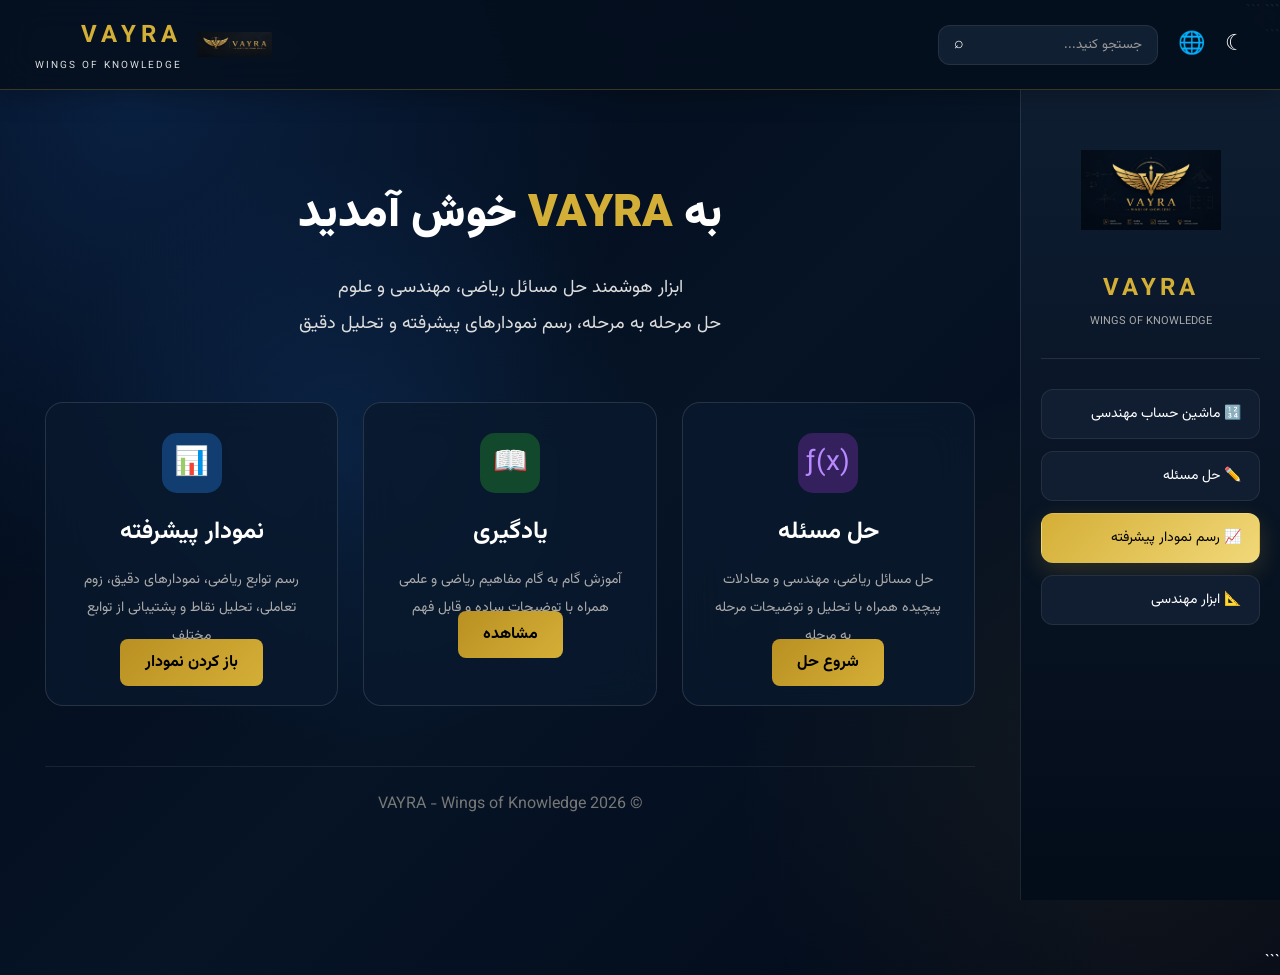
==== commit 13b067ad: "Update VAYRA graph and engineering tools" ====
--- a/index.html
+++ b/index.html
@@ -75,6 +75,8 @@
         <!-- ================= NAVIGATION ================= -->
 
         <nav class="menu-items">
+          <a href="engineering.html"> 🔢 ماشین حساب مهندسی</a>
+          
           <a href="solver.html"> ✏️ حل مسئله </a>
 
           <a href="graph.html" class="active"> 📈 رسم نمودار پیشرفته </a>
--- a/style.css
+++ b/style.css
@@ -1,7 +1,6 @@
-css
-/* =========================================================
-   VAYRA - ADVANCED GLOBAL STYLE
-   Graph Engine / Plotly.js
+/* =========================================================
+   VAYRA - FINAL GLOBAL STYLE
+   Responsive Dashboard + Graph Engine / Plotly.js
    ========================================================= */
 
 
@@ -17,68 +16,24 @@
 
 html {
     scroll-behavior: smooth;
-}
-
-:root {
-
-    --gold: #d4af37;
-    --gold-light: #f1d879;
-    --gold-dark: #9d7920;
-
-    --bg-dark: #020817;
-    --bg-blue: #10294a;
-
-    --panel: rgba(10, 25, 45, 0.78);
-    --panel-dark: #111e32;
-    --panel-light: #162a44;
-
-    --text: #ffffff;
-    --text-muted: #aaa;
-    --text-soft: #d7dce5;
-
-    --border: rgba(255, 255, 255, 0.12);
-
-    --danger: #d84d5f;
-    --danger-dark: #8f2638;
-
-    --success: #48c987;
-    --info: #4ea1ff;
-
-    --sidebar-width: 260px;
-    --header-height: 90px;
-
-    --radius-sm: 8px;
-    --radius-md: 12px;
-    --radius-lg: 18px;
-    --radius-xl: 24px;
-
-    --shadow:
-        0 20px 50px
-        rgba(0, 0, 0, 0.35);
-
-    --transition:
-        0.3s ease;
-}
-
-
-/* =========================================================
-   BODY
-   ========================================================= */
+    width: 100%;
+    max-width: 100%;
+}
 
 body {
-
     min-height: 100vh;
+    width: 100%;
+    max-width: 100%;
+    overflow-x: hidden;
 
     font-family:
         "Vazirmatn",
         "Tahoma",
         sans-serif;
 
-    color:
-        var(--text);
-
-    background:
-
+    color: var(--text);
+
+    background:
         radial-gradient(
             circle at 10% 10%,
             rgba(18, 59, 112, 0.45),
@@ -97,75 +52,96 @@
             #061426 50%,
             #020817
         );
-
-    overflow-x: hidden;
-}
-
-
-/* =========================================================
-   LINKS
+}
+
+
+/* =========================================================
+   VARIABLES
+   ========================================================= */
+
+:root {
+
+    --gold: #d4af37;
+    --gold-light: #f1d879;
+    --gold-dark: #9d7920;
+
+    --bg-dark: #020817;
+    --bg-blue: #10294a;
+
+    --panel: rgba(10, 25, 45, 0.78);
+    --panel-dark: #111e32;
+    --panel-light: #162a44;
+
+    --text: #ffffff;
+    --text-muted: #aaa;
+    --text-soft: #d7dce5;
+
+    --border: rgba(255, 255, 255, 0.12);
+
+    --danger: #d84d5f;
+    --danger-dark: #8f2638;
+
+    --success: #48c987;
+    --info: #4ea1ff;
+
+    --sidebar-width: 260px;
+    --header-height: 90px;
+
+    --radius-sm: 8px;
+    --radius-md: 12px;
+    --radius-lg: 18px;
+    --radius-xl: 24px;
+
+    --shadow:
+        0 20px 50px rgba(0, 0, 0, 0.35);
+
+    --transition:
+        0.3s ease;
+}
+
+
+/* =========================================================
+   GLOBAL ELEMENTS
    ========================================================= */
 
 a {
-
-    color:
-        inherit;
-
-    text-decoration:
-        none;
-}
-
-
-/* =========================================================
-   BUTTONS
-   ========================================================= */
+    color: inherit;
+    text-decoration: none;
+}
 
 button {
-
-    border:
-        none;
-
-    outline:
-        none;
+    border: none;
+    outline: none;
 
     font-family:
         "Vazirmatn",
         "Tahoma",
         sans-serif;
 
-    cursor:
-        pointer;
-
-    user-select:
-        none;
+    cursor: pointer;
+    user-select: none;
 
     transition:
-
         transform var(--transition),
-
         filter var(--transition),
-
         box-shadow var(--transition),
-
         background var(--transition),
-
         border-color var(--transition);
 }
 
 button:active {
-
-    transform:
-        scale(0.97);
+    transform: scale(0.97);
 }
 
 button:focus-visible {
-
     outline:
-        2px solid
-        var(--gold);
-
-    outline-offset:
-        3px;
+        2px solid var(--gold);
+
+    outline-offset: 3px;
+}
+
+img {
+    max-width: 100%;
 }
 
 
@@ -174,64 +150,44 @@
    ========================================================= */
 
 .dashboard {
-
-    min-height:
-        100vh;
-}
-
-
-/* =========================================================
-   HEADER
+    width: 100%;
+    min-height: 100vh;
+}
+
+
+/* =========================================================
+   TOPBAR
    ========================================================= */
 
 .topbar {
-
-    position:
-        fixed;
-
-    top:
-        0;
-
-    left:
-        0;
-
-    right:
-        0;
-
-    height:
-        var(--header-height);
-
-    display:
-        flex;
-
-    align-items:
-        center;
-
-    justify-content:
-        space-between;
-
-    padding:
-        0 35px;
+    position: fixed;
+
+    top: 0;
+    left: 0;
+    right: 0;
+
+    width: 100%;
+    height: var(--header-height);
+
+    display: flex;
+    align-items: center;
+    justify-content: space-between;
+
+    padding: 0 35px;
 
     background:
         rgba(5, 15, 30, 0.88);
 
-    backdrop-filter:
-        blur(18px);
-
-    -webkit-backdrop-filter:
-        blur(18px);
+    backdrop-filter: blur(18px);
+    -webkit-backdrop-filter: blur(18px);
 
     border-bottom:
-        1px solid
-        rgba(212, 175, 55, 0.25);
+        1px solid rgba(212, 175, 55, 0.25);
 
     box-shadow:
-        0 5px 25px
-        rgba(0, 0, 0, 0.25);
-
-    z-index:
-        1000;
+        0 5px 25px rgba(0, 0, 0, 0.25);
+
+    z-index: 1000;
 }
 
 
@@ -240,57 +196,38 @@
    ========================================================= */
 
 .brand {
-
-    display:
-        flex;
-
-    align-items:
-        center;
-
-    gap:
-        15px;
+    display: flex;
+    align-items: center;
+
+    gap: 15px;
+
+    flex-shrink: 0;
 }
 
 .brand img {
-
-    width:
-        75px;
-
-    height:
-        75px;
-
-    object-fit:
-        contain;
-
-    display:
-        block;
+    width: 75px;
+    height: 75px;
+
+    object-fit: contain;
+    display: block;
 }
 
 .brand h2 {
-
-    color:
-        var(--gold);
-
-    letter-spacing:
-        5px;
-
-    font-size:
-        24px;
+    color: var(--gold);
+
+    letter-spacing: 5px;
+
+    font-size: 24px;
 }
 
 .brand p {
-
-    margin-top:
-        3px;
-
-    color:
-        #ddd;
-
-    font-size:
-        10px;
-
-    letter-spacing:
-        2px;
+    margin-top: 3px;
+
+    color: #ddd;
+
+    font-size: 10px;
+
+    letter-spacing: 2px;
 }
 
 
@@ -299,81 +236,60 @@
    ========================================================= */
 
 .left-tools {
-
-    display:
-        flex;
-
-    align-items:
-        center;
-
-    gap:
-        20px;
+    display: flex;
+    align-items: center;
+
+    gap: 20px;
+
+    min-width: 0;
 }
 
 .tool-icon {
-
-    font-size:
-        22px;
-
-    cursor:
-        pointer;
+    font-size: 22px;
+    cursor: pointer;
+
+    transition: var(--transition);
+}
+
+.tool-icon:hover {
+    color: var(--gold);
+
+    transform: scale(1.1);
+}
+
+
+/* =========================================================
+   SEARCH
+   ========================================================= */
+
+.search {
+    width: 220px;
+    height: 40px;
+
+    display: flex;
+    align-items: center;
+
+    gap: 10px;
+
+    padding: 0 15px;
+
+    background:
+        rgba(21, 36, 56, 0.85);
+
+    border:
+        1px solid rgba(255, 255, 255, 0.08);
+
+    border-radius:
+        var(--radius-md);
 
     transition:
         var(--transition);
-}
-
-.tool-icon:hover {
-
-    color:
-        var(--gold);
-
-    transform:
-        scale(1.1);
-}
-
-
-/* =========================================================
-   SEARCH
-   ========================================================= */
-
-.search {
-
-    width:
-        220px;
-
-    height:
-        40px;
-
-    display:
-        flex;
-
-    align-items:
-        center;
-
-    gap:
-        10px;
-
-    padding:
-        0 15px;
-
-    background:
-        rgba(21, 36, 56, 0.85);
-
-    border:
-        1px solid
-        rgba(255, 255, 255, 0.08);
-
-    border-radius:
-        var(--radius-md);
-
-    transition:
-        var(--transition);
+
+    min-width: 0;
 }
 
 .search:focus-within {
-
-    border-color:
-        var(--gold);
+    border-color: var(--gold);
 
     box-shadow:
         0 0 0 3px
@@ -381,47 +297,36 @@
 }
 
 .search input {
-
-    width:
-        100%;
-
-    background:
-        transparent;
-
-    border:
-        none;
-
-    outline:
-        none;
-
-    color:
-        white;
-
-    font-family:
-        inherit;
+    width: 100%;
+    min-width: 0;
+
+    background: transparent;
+
+    border: none;
+    outline: none;
+
+    color: white;
+
+    font-family: inherit;
 }
 
 .search input::placeholder {
-
-    color:
-        #999;
-}
-
-
-/* =========================================================
-   MENU ICON
+    color: #999;
+}
+
+
+/* =========================================================
+   MOBILE MENU ICON
    ========================================================= */
 
 .menu {
-
-    display:
-        none;
-
-    font-size:
-        25px;
-
-    cursor:
-        pointer;
+    display: none;
+
+    font-size: 25px;
+
+    cursor: pointer;
+
+    flex-shrink: 0;
 }
 
 
@@ -430,33 +335,21 @@
    ========================================================= */
 
 .sidebar {
-
-    position:
-        fixed;
-
-    top:
-        var(--header-height);
-
-    right:
-        0;
-
-    width:
-        var(--sidebar-width);
+    position: fixed;
+
+    top: var(--header-height);
+    right: 0;
+
+    width: var(--sidebar-width);
 
     height:
-        calc(
-            100vh -
-            var(--header-height)
-        );
-
-    padding:
-        30px 20px;
-
-    overflow-y:
-        auto;
-
-    background:
-
+        calc(100vh - var(--header-height));
+
+    padding: 30px 20px;
+
+    overflow-y: auto;
+
+    background:
         linear-gradient(
             180deg,
             rgba(15, 30, 50, 0.97),
@@ -464,14 +357,11 @@
         );
 
     border-left:
-        1px solid
-        rgba(255, 255, 255, 0.1);
-
-    z-index:
-        900;
-
-    scrollbar-width:
-        thin;
+        1px solid rgba(255, 255, 255, 0.1);
+
+    z-index: 900;
+
+    scrollbar-width: thin;
 
     scrollbar-color:
         var(--gold)
@@ -479,18 +369,13 @@
 }
 
 .sidebar::-webkit-scrollbar {
-
-    width:
-        5px;
+    width: 5px;
 }
 
 .sidebar::-webkit-scrollbar-thumb {
-
-    background:
-        var(--gold);
-
-    border-radius:
-        10px;
+    background: var(--gold);
+
+    border-radius: 10px;
 }
 
 
@@ -499,55 +384,37 @@
    ========================================================= */
 
 .profile {
-
-    text-align:
-        center;
-
-    padding-bottom:
-        25px;
+    text-align: center;
+
+    padding-bottom: 25px;
 
     border-bottom:
-        1px solid
-        rgba(255, 255, 255, 0.1);
+        1px solid rgba(255, 255, 255, 0.1);
 }
 
 .profile img {
-
-    width:
-        140px;
-
-    height:
-        140px;
-
-    display:
-        block;
-
-    object-fit:
-        contain;
-
-    margin:
-        0 auto 10px;
+    width: 140px;
+    height: 140px;
+
+    display: block;
+
+    object-fit: contain;
+
+    margin: 0 auto 10px;
 }
 
 .profile h2 {
-
-    color:
-        var(--gold);
-
-    letter-spacing:
-        4px;
-
-    font-size:
-        24px;
+    color: var(--gold);
+
+    letter-spacing: 4px;
+
+    font-size: 24px;
 }
 
 .profile small {
-
-    color:
-        #aaa;
-
-    font-size:
-        11px;
+    color: #aaa;
+
+    font-size: 11px;
 }
 
 
@@ -556,73 +423,53 @@
    ========================================================= */
 
 .menu-items {
-
-    display:
-        flex;
-
-    flex-direction:
-        column;
-
-    gap:
-        12px;
-
-    margin-top:
-        30px;
+    display: flex;
+
+    flex-direction: column;
+
+    gap: 12px;
+
+    margin-top: 30px;
 }
 
 .menu-items a {
-
-    min-height:
-        50px;
-
-    display:
-        flex;
-
-    align-items:
-        center;
-
-    padding:
-        0 18px;
+    min-height: 50px;
+
+    display: flex;
+    align-items: center;
+
+    padding: 0 18px;
 
     background:
         var(--panel-dark);
 
     border:
-        1px solid
-        rgba(255, 255, 255, 0.08);
+        1px solid rgba(255, 255, 255, 0.08);
 
     border-radius:
         var(--radius-md);
 
-    color:
-        white;
-
-    font-size:
-        14px;
+    color: white;
+
+    font-size: 14px;
 
     transition:
         var(--transition);
 }
 
 .menu-items a:hover {
-
-    color:
-        #000;
-
-    background:
-        var(--gold);
+    color: #000;
+
+    background: var(--gold);
 
     transform:
         translateX(-7px);
 }
 
 .menu-items a.active {
-
-    color:
-        #000;
-
-    background:
-
+    color: #000;
+
+    background:
         linear-gradient(
             135deg,
             var(--gold),
@@ -630,7 +477,6 @@
         );
 
     box-shadow:
-
         0 8px 25px
         rgba(212, 175, 55, 0.2);
 }
@@ -641,67 +487,47 @@
    ========================================================= */
 
 .content {
-
-    position:
-        relative;
-
-    min-height:
-        100vh;
+    position: relative;
+
+    width: auto;
+    min-height: 100vh;
 
     margin-right:
         var(--sidebar-width);
 
     padding:
-
-        calc(
-            var(--header-height) +
-            40px
-        )
-
+        calc(var(--header-height) + 40px)
         45px
-
         60px;
 
-    overflow:
-        hidden;
+    overflow: visible;
+
+    min-width: 0;
 }
 
 .content::before {
-
-    content:
-        "";
-
-    position:
-        absolute;
-
-    width:
-        600px;
-
-    height:
-        600px;
-
-    top:
-        100px;
-
-    left:
-        50px;
-
-    background:
-
+    content: "";
+
+    position: absolute;
+
+    width: 600px;
+    height: 600px;
+
+    top: 100px;
+    left: 50px;
+
+    background:
         radial-gradient(
             circle,
             #123b70,
             transparent 70%
         );
 
-    opacity:
-        0.35;
-
-    pointer-events:
-        none;
-
-    z-index:
-        -1;
+    opacity: 0.35;
+
+    pointer-events: none;
+
+    z-index: -1;
 }
 
 
@@ -710,42 +536,29 @@
    ========================================================= */
 
 .page-header {
-
-    text-align:
-        center;
-
-    margin-bottom:
-        35px;
+    text-align: center;
+
+    margin-bottom: 35px;
 }
 
 .page-header h1 {
-
-    font-size:
-        40px;
-
-    font-weight:
-        900;
-
-    margin-bottom:
-        15px;
+    font-size: 40px;
+
+    font-weight: 900;
+
+    margin-bottom: 15px;
 }
 
 .page-header h1 span {
-
-    color:
-        var(--gold);
+    color: var(--gold);
 }
 
 .page-header p {
-
-    color:
-        #bbb;
-
-    font-size:
-        16px;
-
-    line-height:
-        2;
+    color: #bbb;
+
+    font-size: 16px;
+
+    line-height: 2;
 }
 
 
@@ -754,86 +567,60 @@
    ========================================================= */
 
 .panel {
-
-    width:
-        100%;
-
-    max-width:
-        1400px;
-
-    margin:
-        0 auto;
-
-    padding:
-        30px;
-
-    background:
-
-        rgba(
-            10,
-            25,
-            45,
-            0.78
-        );
+    width: 100%;
+    max-width: 1400px;
+
+    margin: 0 auto;
+
+    padding: 30px;
+
+    background:
+        rgba(10, 25, 45, 0.78);
 
     border:
-
-        1px solid
-        rgba(255, 255, 255, 0.1);
+        1px solid rgba(255, 255, 255, 0.1);
 
     border-radius:
         var(--radius-xl);
 
-    backdrop-filter:
-        blur(20px);
-
-    -webkit-backdrop-filter:
-        blur(20px);
+    backdrop-filter: blur(20px);
+    -webkit-backdrop-filter: blur(20px);
 
     box-shadow:
         var(--shadow);
-}
-
-
-/* =========================================================
-   GRAPH CONTROL PANEL
+
+    min-width: 0;
+}
+
+
+/* =========================================================
+   GRAPH CONTROLS
    ========================================================= */
 
 .graph-controls {
-
-    display:
-        grid;
+    display: grid;
 
     grid-template-columns:
         minmax(250px, 2fr)
         minmax(120px, 1fr)
         minmax(120px, 1fr);
 
-    gap:
-        15px;
-
-    margin-bottom:
-        20px;
-}
-
-
-/* =========================================================
-   CONTROLS GRID
-   ========================================================= */
+    gap: 15px;
+
+    margin-bottom: 20px;
+
+    min-width: 0;
+}
 
 .controls-grid {
-
-    display:
-        grid;
+    display: grid;
 
     grid-template-columns:
-        repeat(3, 1fr);
-
-    gap:
-        15px;
-
-    margin-bottom:
-        20px;
+        repeat(3, minmax(0, 1fr));
+
+    gap: 15px;
+
+    margin-bottom: 20px;
 }
 
 
@@ -842,72 +629,57 @@
    ========================================================= */
 
 .input-group {
-
-    margin-bottom:
-        20px;
+    width: 100%;
+    min-width: 0;
+
+    margin-bottom: 20px;
 }
 
 .input-group label {
-
-    display:
-        block;
-
-    margin-bottom:
-        8px;
-
-    color:
-        #ddd;
-
-    font-size:
-        14px;
-
-    font-weight:
-        600;
+    display: block;
+
+    margin-bottom: 8px;
+
+    color: #ddd;
+
+    font-size: 14px;
+
+    font-weight: 600;
 }
 
 .input-group small {
-
-    display:
-        block;
-
-    color:
-        #999;
-
-    line-height:
-        1.8;
-
-    margin-top:
-        6px;
+    display: block;
+
+    color: #999;
+
+    line-height: 1.8;
+
+    margin-top: 6px;
 }
 
 .input-group input,
 .input-group textarea,
 .input-group select {
-
-    width:
-        100%;
-
-    padding:
-        13px 15px;
-
-    color:
-        white;
+    width: 100%;
+    max-width: 100%;
+    min-width: 0;
+
+    padding: 13px 15px;
+
+    color: white;
 
     background:
         #111e32;
 
     border:
-        1px solid
-        rgba(255, 255, 255, 0.1);
+        1px solid rgba(255, 255, 255, 0.1);
 
     border-radius:
         var(--radius-md);
 
-    outline:
-        none;
-
-    font-family:
-        inherit;
+    outline: none;
+
+    font-family: inherit;
 
     transition:
         var(--transition);
@@ -916,7 +688,6 @@
 .input-group input:hover,
 .input-group textarea:hover,
 .input-group select:hover {
-
     border-color:
         rgba(212, 175, 55, 0.4);
 }
@@ -924,23 +695,18 @@
 .input-group input:focus,
 .input-group textarea:focus,
 .input-group select:focus {
-
     border-color:
         var(--gold);
 
     box-shadow:
-
         0 0 0 3px
         rgba(212, 175, 55, 0.08);
 }
 
 .input-group textarea {
-
-    min-height:
-        180px;
-
-    resize:
-        vertical;
+    min-height: 180px;
+
+    resize: vertical;
 }
 
 
@@ -949,24 +715,18 @@
    ========================================================= */
 
 #functionInput {
-
-    direction:
-        ltr;
-
-    text-align:
-        left;
+    direction: ltr;
+
+    text-align: left;
 
     font-family:
-
         "Consolas",
         "Courier New",
         monospace;
 
-    font-size:
-        16px;
-
-    letter-spacing:
-        0.3px;
+    font-size: 16px;
+
+    letter-spacing: 0.3px;
 }
 
 
@@ -975,42 +735,32 @@
    ========================================================= */
 
 #functionList {
-
-    display:
-        flex;
-
-    flex-direction:
-        column;
-
-    gap:
-        10px;
-
-    margin-bottom:
-        20px;
-
-    max-height:
-        300px;
-
-    overflow-y:
-        auto;
-
-    padding-right:
-        3px;
+    display: flex;
+
+    flex-direction: column;
+
+    gap: 10px;
+
+    margin-bottom: 20px;
+
+    max-height: 300px;
+
+    overflow-y: auto;
+
+    overflow-x: hidden;
+
+    padding-right: 3px;
 }
 
 #functionList::-webkit-scrollbar {
-
-    width:
-        5px;
+    width: 5px;
 }
 
 #functionList::-webkit-scrollbar-thumb {
-
     background:
         var(--gold-dark);
 
-    border-radius:
-        10px;
+    border-radius: 10px;
 }
 
 
@@ -1019,24 +769,17 @@
    ========================================================= */
 
 .function-row {
-
-    display:
-        flex;
-
-    align-items:
-        center;
-
-    gap:
-        12px;
-
-    min-height:
-        52px;
-
-    padding:
-        10px 14px;
-
-    background:
-
+    display: flex;
+
+    align-items: center;
+
+    gap: 12px;
+
+    min-height: 52px;
+
+    padding: 10px 14px;
+
+    background:
         linear-gradient(
             135deg,
             rgba(17, 30, 50, 0.95),
@@ -1044,18 +787,18 @@
         );
 
     border:
-        1px solid
-        rgba(255, 255, 255, 0.08);
+        1px solid rgba(255, 255, 255, 0.08);
 
     border-radius:
         var(--radius-md);
 
     transition:
         var(--transition);
+
+    min-width: 0;
 }
 
 .function-row:hover {
-
     border-color:
         rgba(212, 175, 55, 0.45);
 
@@ -1063,42 +806,32 @@
         translateX(-3px);
 
     box-shadow:
-
         0 5px 20px
         rgba(0, 0, 0, 0.2);
 }
 
 .function-row span {
-
-    flex:
-        1;
-
-    min-width:
-        0;
+    flex: 1;
+
+    min-width: 0;
 
     color:
         var(--gold-light);
 
     font-family:
-
         "Consolas",
         "Courier New",
         monospace;
 
-    direction:
-        ltr;
-
-    text-align:
-        left;
-
-    overflow:
-        hidden;
-
-    text-overflow:
-        ellipsis;
-
-    white-space:
-        nowrap;
+    direction: ltr;
+
+    text-align: left;
+
+    overflow: hidden;
+
+    text-overflow: ellipsis;
+
+    white-space: nowrap;
 }
 
 
@@ -1107,56 +840,43 @@
    ========================================================= */
 
 .button-row {
-
-    display:
-        flex;
-
-    flex-wrap:
-        wrap;
-
-    gap:
-        10px;
-
-    margin:
-        20px 0;
+    display: flex;
+
+    flex-wrap: wrap;
+
+    gap: 10px;
+
+    margin: 20px 0;
 }
 
 .button-row button {
-
-    min-height:
-        44px;
-}
-
-
-/* =========================================================
-   PRIMARY BUTTON
+    min-height: 44px;
+}
+
+
+/* =========================================================
+   BUTTONS
    ========================================================= */
 
 .primary-btn {
-
-    padding:
-        11px 25px;
-
-    background:
-
+    padding: 11px 25px;
+
+    background:
         linear-gradient(
             135deg,
             #b99022,
             var(--gold)
         );
 
-    color:
-        #000;
-
-    font-weight:
-        700;
+    color: #000;
+
+    font-weight: 700;
 
     border-radius:
         var(--radius-sm);
 }
 
 .primary-btn:hover {
-
     transform:
         translateY(-3px);
 
@@ -1164,38 +884,26 @@
         brightness(1.15);
 
     box-shadow:
-
         0 8px 20px
         rgba(212, 175, 55, 0.25);
 }
 
-
-/* =========================================================
-   SECONDARY BUTTON
-   ========================================================= */
-
 .secondary-btn {
-
-    padding:
-        11px 22px;
+    padding: 11px 22px;
 
     background:
         #24354c;
 
-    color:
-        white;
+    color: white;
 
     border:
-
-        1px solid
-        rgba(255, 255, 255, 0.08);
+        1px solid rgba(255, 255, 255, 0.08);
 
     border-radius:
         var(--radius-sm);
 }
 
 .secondary-btn:hover {
-
     background:
         #304967;
 
@@ -1206,33 +914,23 @@
         rgba(212, 175, 55, 0.35);
 }
 
-
-/* =========================================================
-   DANGER BUTTON
-   ========================================================= */
-
 .danger-btn {
-
-    padding:
-        9px 16px;
-
-    background:
-
+    padding: 9px 16px;
+
+    background:
         linear-gradient(
             135deg,
             var(--danger-dark),
             var(--danger)
         );
 
-    color:
-        white;
+    color: white;
 
     border-radius:
         var(--radius-sm);
 }
 
 .danger-btn:hover {
-
     filter:
         brightness(1.15);
 
@@ -1246,24 +944,18 @@
    ========================================================= */
 
 .graph-container {
-
-    position:
-        relative;
-
-    width:
-        100%;
-
-    height:
-        620px;
-
-    min-height:
-        450px;
-
-    padding:
-        8px;
-
-    background:
-
+    position: relative;
+
+    width: 100%;
+    max-width: 100%;
+    min-width: 0;
+
+    height: 620px;
+    min-height: 450px;
+
+    padding: 8px;
+
+    background:
         linear-gradient(
             145deg,
             #071321,
@@ -1271,15 +963,12 @@
         );
 
     border:
-
-        1px solid
-        rgba(255, 255, 255, 0.1);
+        1px solid rgba(255, 255, 255, 0.1);
 
     border-radius:
         var(--radius-lg);
 
     box-shadow:
-
         inset
         0 0 30px
         rgba(0, 0, 0, 0.3),
@@ -1287,8 +976,7 @@
         0 10px 30px
         rgba(0, 0, 0, 0.2);
 
-    overflow:
-        hidden;
+    overflow: hidden;
 }
 
 
@@ -1297,31 +985,22 @@
    ========================================================= */
 
 #graph {
-
-    width:
-        100% !important;
-
-    height:
-        100% !important;
-
-    min-height:
-        430px;
-
-    direction:
-        ltr;
+    width: 100% !important;
+
+    height: 100% !important;
+
+    min-height: 0 !important;
+    max-width: 100% !important;
+
+    direction: ltr;
 }
 
 #graph .plotly {
-
-    width:
-        100% !important;
-
-    height:
-        100% !important;
+    width: 100% !important;
+    height: 100% !important;
 }
 
 #graph .main-svg {
-
     border-radius:
         var(--radius-md);
 }
@@ -1332,61 +1011,34 @@
    ========================================================= */
 
 #graph .modebar {
-
-    top:
-        10px !important;
-
-    right:
-        10px !important;
-
-    left:
-        auto !important;
-
-    background:
-
-        rgba(
-            5,
-            15,
-            30,
-            0.85
-        ) !important;
-
-    border-radius:
-        8px;
-
-    padding:
-        4px;
-
-    backdrop-filter:
-        blur(10px);
-
-    -webkit-backdrop-filter:
-        blur(10px);
+    top: 10px !important;
+    right: 10px !important;
+    left: auto !important;
+
+    background:
+        rgba(5, 15, 30, 0.85) !important;
+
+    border-radius: 8px;
+
+    padding: 4px;
+
+    backdrop-filter: blur(10px);
+    -webkit-backdrop-filter: blur(10px);
 
     border:
-        1px solid
-        rgba(255, 255, 255, 0.08);
+        1px solid rgba(255, 255, 255, 0.08);
 }
 
 #graph .modebar-btn {
-
-    color:
-        #ddd !important;
+    color: #ddd !important;
 
     transition:
         var(--transition);
 }
 
 #graph .modebar-btn:hover {
-
-    background:
-
-        rgba(
-            212,
-            175,
-            55,
-            0.2
-        ) !important;
+    background:
+        rgba(212, 175, 55, 0.2) !important;
 
     color:
         var(--gold-light) !important;
@@ -1398,9 +1050,7 @@
    ========================================================= */
 
 #graph .hovertext {
-
     font-family:
-
         "Vazirmatn",
         "Tahoma",
         sans-serif !important;
@@ -1412,76 +1062,52 @@
    ========================================================= */
 
 #pointInfo {
-
-    margin-top:
-        18px;
-
-    min-height:
-        65px;
-
-    padding:
-        14px 18px;
-
-    display:
-        flex;
-
-    align-items:
-        center;
-
-    justify-content:
-        flex-start;
-
-    flex-wrap:
-        wrap;
-
-    gap:
-        8px;
-
-    color:
-        #ddd;
-
-    background:
-
-        rgba(
-            8,
-            20,
-            38,
-            0.95
-        );
+    margin-top: 18px;
+
+    min-height: 65px;
+
+    padding: 14px 18px;
+
+    display: flex;
+
+    align-items: center;
+
+    justify-content: flex-start;
+
+    flex-wrap: wrap;
+
+    gap: 8px;
+
+    color: #ddd;
+
+    background:
+        rgba(8, 20, 38, 0.95);
 
     border-right:
-        4px solid
-        var(--gold);
+        4px solid var(--gold);
 
     border-radius:
         var(--radius-md);
 
-    line-height:
-        2;
-
-    font-size:
-        14px;
-
-    direction:
-        rtl;
+    line-height: 2;
+
+    font-size: 14px;
+
+    direction: rtl;
 }
 
 #pointInfo strong {
-
     color:
         var(--gold-light);
 
     font-family:
-
         "Consolas",
         "Courier New",
         monospace;
 
-    direction:
-        ltr;
-
-    display:
-        inline-block;
+    direction: ltr;
+
+    display: inline-block;
 }
 
 
@@ -1490,15 +1116,11 @@
    ========================================================= */
 
 .result-box {
-
-    margin-top:
-        25px;
-
-    padding:
-        20px;
-
-    color:
-        #ddd;
+    margin-top: 25px;
+
+    padding: 20px;
+
+    color: #ddd;
 
     background:
         #081426;
@@ -1507,11 +1129,9 @@
         var(--radius-md);
 
     border-right:
-        4px solid
-        var(--gold);
-
-    line-height:
-        2;
+        4px solid var(--gold);
+
+    line-height: 2;
 }
 
 
@@ -1520,42 +1140,30 @@
    ========================================================= */
 
 .hero {
-
-    text-align:
-        center;
-
-    margin-bottom:
-        60px;
+    text-align: center;
+
+    margin-bottom: 60px;
 }
 
 .hero h1 {
-
-    font-size:
-        45px;
-
-    font-weight:
-        900;
+    font-size: 45px;
+
+    font-weight: 900;
 }
 
 .hero h1 span {
-
     color:
         var(--gold);
 }
 
 .hero p {
-
-    margin-top:
-        20px;
-
-    color:
-        #ddd;
-
-    line-height:
-        2;
-
-    font-size:
-        18px;
+    margin-top: 20px;
+
+    color: #ddd;
+
+    line-height: 2;
+
+    font-size: 18px;
 }
 
 
@@ -1564,50 +1172,38 @@
    ========================================================= */
 
 .cards {
-
-    display:
-        grid;
+    display: grid;
 
     grid-template-columns:
-        repeat(3, 1fr);
-
-    gap:
-        25px;
+        repeat(3, minmax(0, 1fr));
+
+    gap: 25px;
 }
 
 .card {
-
-    padding:
-        30px;
-
-    min-height:
-        260px;
-
-    text-align:
-        center;
+    padding: 30px;
+
+    min-height: 260px;
+
+    text-align: center;
 
     background:
         var(--panel);
 
     border:
-        1px solid
-        var(--border);
+        1px solid var(--border);
 
     border-radius:
         var(--radius-lg);
 
-    backdrop-filter:
-        blur(20px);
-
-    -webkit-backdrop-filter:
-        blur(20px);
+    backdrop-filter: blur(20px);
+    -webkit-backdrop-filter: blur(20px);
 
     transition:
         var(--transition);
 }
 
 .card:hover {
-
     transform:
         translateY(-10px);
 
@@ -1615,27 +1211,20 @@
         var(--gold);
 
     box-shadow:
-
         0 20px 40px
         rgba(0, 0, 0, 0.4);
 }
 
 .card h2 {
-
-    margin-bottom:
-        15px;
+    margin-bottom: 15px;
 }
 
 .card p {
-
-    color:
-        #aaa;
-
-    line-height:
-        2;
-
-    font-size:
-        14px;
+    color: #aaa;
+
+    line-height: 2;
+
+    font-size: 14px;
 }
 
 
@@ -1644,57 +1233,34 @@
    ========================================================= */
 
 .icon {
-
-    width:
-        60px;
-
-    height:
-        60px;
-
-    display:
-        flex;
-
-    align-items:
-        center;
-
-    justify-content:
-        center;
-
-    margin:
-        0 auto 20px;
-
-    border-radius:
-        15px;
-
-    font-size:
-        28px;
+    width: 60px;
+    height: 60px;
+
+    display: flex;
+
+    align-items: center;
+    justify-content: center;
+
+    margin: 0 auto 20px;
+
+    border-radius: 15px;
+
+    font-size: 28px;
 }
 
 .purple {
-
-    background:
-        #33205d;
-
-    color:
-        #b889ff;
+    background: #33205d;
+    color: #b889ff;
 }
 
 .green {
-
-    background:
-        #12482b;
-
-    color:
-        #80ff9b;
+    background: #12482b;
+    color: #80ff9b;
 }
 
 .blue {
-
-    background:
-        #123d70;
-
-    color:
-        #55aaff;
+    background: #123d70;
+    color: #55aaff;
 }
 
 
@@ -1703,22 +1269,16 @@
    ========================================================= */
 
 .footer {
-
-    margin-top:
-        60px;
-
-    padding:
-        25px;
-
-    text-align:
-        center;
-
-    color:
-        #777;
+    margin-top: 60px;
+
+    padding: 25px;
+
+    text-align: center;
+
+    color: #777;
 
     border-top:
-        1px solid
-        rgba(255, 255, 255, 0.08);
+        1px solid rgba(255, 255, 255, 0.08);
 }
 
 
@@ -1727,464 +1287,934 @@
    ========================================================= */
 
 ::-webkit-scrollbar {
-
-    width:
-        8px;
-
-    height:
-        8px;
+    width: 8px;
+    height: 8px;
 }
 
 ::-webkit-scrollbar-track {
-
     background:
         #020817;
 }
 
 ::-webkit-scrollbar-thumb {
-
-    background:
-
+    background:
         linear-gradient(
             var(--gold-dark),
             var(--gold)
         );
 
+    border-radius: 10px;
+}
+
+::-webkit-scrollbar-thumb:hover {
+    background:
+        var(--gold-light);
+}
+
+
+/* =========================================================
+   TABLET
+   1100px
+   ========================================================= */
+
+@media (max-width: 1100px) {
+
+    :root {
+        --sidebar-width: 230px;
+    }
+
+    .content {
+        margin-right:
+            var(--sidebar-width);
+
+        padding-left: 25px;
+        padding-right: 25px;
+    }
+
+    .controls-grid {
+        grid-template-columns:
+            repeat(2, minmax(0, 1fr));
+    }
+
+    .graph-controls {
+        grid-template-columns:
+            minmax(0, 2fr)
+            minmax(0, 1fr);
+    }
+
+    .cards {
+        grid-template-columns:
+            repeat(2, minmax(0, 1fr));
+    }
+
+    .graph-container {
+        height: 560px;
+        min-height: 430px;
+    }
+}
+
+
+/* =========================================================
+   MOBILE
+   750px
+   ========================================================= */
+
+@media (max-width: 750px) {
+
+    :root {
+        --header-height: 75px;
+    }
+
+    .topbar {
+        padding: 0 12px;
+
+        gap: 10px;
+    }
+
+    .brand {
+        gap: 8px;
+
+        flex-shrink: 0;
+    }
+
+    .brand img {
+        width: 55px;
+        height: 55px;
+    }
+
+    .brand h2 {
+        font-size: 17px;
+
+        letter-spacing: 3px;
+    }
+
+    .brand p {
+        display: none;
+    }
+
+    .left-tools {
+        flex: 1;
+
+        min-width: 0;
+
+        gap: 8px;
+    }
+
+    .search {
+        width: 100%;
+        max-width: 150px;
+    }
+
+    .menu {
+        display: block;
+
+        width: 40px;
+
+        text-align: center;
+    }
+
+    .sidebar {
+        top: var(--header-height);
+
+        right: -100%;
+
+        width: 280px;
+
+        height:
+            calc(100vh - var(--header-height));
+
+        transition:
+            right 0.3s ease;
+    }
+
+    .sidebar.open {
+        right: 0;
+    }
+
+    .content {
+        width: 100%;
+
+        max-width: 100%;
+
+        margin-right: 0;
+
+        padding:
+            calc(var(--header-height) + 30px)
+            12px
+            30px;
+
+        overflow: visible;
+    }
+
+    .page-header h1 {
+        font-size: 30px;
+    }
+
+    .hero h1 {
+        font-size: 30px;
+    }
+
+    .hero p {
+        font-size: 15px;
+    }
+
+    .profile img {
+        width: 120px;
+        height: 120px;
+    }
+
+    .cards {
+        grid-template-columns: 1fr;
+    }
+
+    .controls-grid {
+        grid-template-columns: 1fr;
+    }
+
+    .graph-controls {
+        grid-template-columns: 1fr;
+    }
+
+    .panel {
+        width: 100%;
+
+        padding: 15px;
+
+        border-radius:
+            16px;
+    }
+
+    .graph-container {
+        width: 100%;
+
+        height: 450px;
+
+        min-height: 350px;
+
+        padding: 2px;
+    }
+
+    #graph {
+        width: 100% !important;
+
+        height: 100% !important;
+
+        min-height: 0 !important;
+    }
+
+    #graph .modebar {
+        top: 5px !important;
+        right: 5px !important;
+
+        transform: scale(0.85);
+
+        transform-origin:
+            top right;
+    }
+
+    .button-row {
+        width: 100%;
+
+        display: grid;
+
+        grid-template-columns:
+            repeat(2, minmax(0, 1fr));
+
+        gap: 8px;
+    }
+
+    .button-row button {
+        width: 100%;
+
+        min-width: 0;
+
+        padding:
+            10px 8px;
+
+        font-size: 13px;
+    }
+
+    .function-row {
+        flex-direction: column;
+
+        align-items: stretch;
+    }
+
+    .function-row span {
+        width: 100%;
+
+        text-align: left;
+    }
+
+    .function-row button {
+        width: 100%;
+    }
+
+    #pointInfo {
+        font-size: 12px;
+
+        min-height: 75px;
+
+        align-items: flex-start;
+
+        flex-direction: column;
+    }
+}
+
+
+/* =========================================================
+   SMALL MOBILE
+   480px
+   ========================================================= */
+
+@media (max-width: 480px) {
+
+    .topbar {
+        padding: 0 8px;
+
+        gap: 5px;
+    }
+
+    .left-tools {
+        gap: 5px;
+    }
+
+    .left-tools .tool-icon {
+        display: none;
+    }
+
+    .search {
+        width: 100px;
+
+        max-width: 100px;
+    }
+
+    .brand {
+        gap: 5px;
+    }
+
+    .brand img {
+        width: 45px;
+        height: 45px;
+    }
+
+    .brand h2 {
+        font-size: 14px;
+
+        letter-spacing: 2px;
+    }
+
+    .menu {
+        width: 35px;
+
+        font-size: 22px;
+    }
+
+    .content {
+        padding-left: 8px;
+        padding-right: 8px;
+    }
+
+    .panel {
+        padding: 12px;
+
+        border-radius: 12px;
+    }
+
+    .graph-container {
+        height: 400px;
+
+        min-height: 300px;
+
+        padding: 0;
+
+        border-radius: 10px;
+    }
+
+    #graph {
+        width: 100% !important;
+
+        height: 100% !important;
+    }
+
+    .button-row {
+        grid-template-columns: 1fr;
+    }
+
+    .button-row button {
+        min-height: 46px;
+
+        font-size: 13px;
+    }
+
+    .page-header {
+        margin-bottom: 30px;
+    }
+
+    .page-header h1 {
+        font-size: 25px;
+    }
+
+    .graph-controls {
+        gap: 10px;
+    }
+}
+
+
+/* =========================================================
+   TOUCH DEVICES
+   ========================================================= */
+
+@media (hover: none) and (pointer: coarse) {
+
+    #graph {
+        touch-action: none;
+    }
+
+    #graph .modebar {
+        transform: scale(0.8);
+
+        transform-origin:
+            top right;
+    }
+}
+
+
+/* =========================================================
+   REDUCED MOTION
+   ========================================================= */
+
+@media (prefers-reduced-motion: reduce) {
+
+    html {
+        scroll-behavior: auto !important;
+    }
+
+    *,
+    *::before,
+    *::after {
+        transition: none !important;
+
+        animation: none !important;
+    }
+}
+/* ========================================================= VAYRA GRAPH FINAL PATCH Linear Function UI + Graph Size Fix ========================================================= */
+/* ========================================================= LINEAR FUNCTION BOX ========================================================= */
+.linear-function-box {
+margin:
+    10px 0 25px;
+
+padding:
+    22px;
+
+background:
+    linear-gradient(
+        145deg,
+        rgba(7, 19, 33, 0.95),
+        rgba(12, 30, 52, 0.95)
+    );
+
+border:
+    1px solid
+    rgba(212, 175, 55, 0.22);
+
+border-radius:
+    var(--radius-lg);
+
+box-shadow:
+    inset
+    0 0 25px
+    rgba(0, 0, 0, 0.15);
+}
+.linear-title {
+margin-bottom:
+    20px;
+}
+.linear-title h3 {
+color:
+    var(--gold-light);
+
+font-size:
+    19px;
+
+margin-bottom:
+    8px;
+}
+.linear-title p {
+color:
+    #aaa;
+
+font-size:
+    13px;
+
+line-height:
+    1.9;
+}
+.linear-title span {
+color:
+    var(--gold-light);
+
+font-family:
+    "Consolas",
+    "Courier New",
+    monospace;
+}
+/* ========================================================= LINEAR COEFFICIENTS ========================================================= */
+.linear-coefficients {
+display:
+    grid;
+
+grid-template-columns:
+    repeat(
+        2,
+        minmax(
+            0,
+            1fr
+        )
+    );
+
+gap:
+    15px;
+}
+.linear-coefficients .input-group {
+margin-bottom:
+    15px;
+}
+.linear-coefficients .input-group input {
+direction:
+    ltr;
+
+text-align:
+    left;
+
+font-family:
+    "Consolas",
+    "Courier New",
+    monospace;
+}
+/* ========================================================= LINEAR DIVIDER ========================================================= */
+.linear-divider {
+display:
+    flex;
+
+align-items:
+    center;
+
+gap:
+    15px;
+
+margin:
+    5px 0 20px;
+
+color:
+    #888;
+}
+.linear-divider::before, .linear-divider::after {
+content:
+    "";
+
+flex:
+    1;
+
+height:
+    1px;
+
+background:
+    rgba(
+        255,
+        255,
+        255,
+        0.1
+    );
+}
+.linear-divider span {
+padding:
+    0 8px;
+
+color:
+    var(--gold);
+
+font-size:
+    13px;
+}
+/* ========================================================= LINEAR PREVIEW ========================================================= */
+.linear-preview {
+display:
+    flex;
+
+align-items:
+    center;
+
+flex-wrap:
+    wrap;
+
+gap:
+    10px;
+
+margin:
+    5px 0 15px;
+
+padding:
+    12px 15px;
+
+background:
+    rgba(
+        0,
+        0,
+        0,
+        0.18
+    );
+
+border-radius:
+    var(--radius-sm);
+
+color:
+    #aaa;
+
+font-size:
+    13px;
+}
+.linear-preview strong {
+color:
+    var(--gold-light);
+
+font-family:
+    "Consolas",
+    "Courier New",
+    monospace;
+
+font-size:
+    15px;
+
+direction:
+    ltr;
+}
+/* ========================================================= LINEAR BUTTON ========================================================= */
+.linear-btn {
+width:
+    100%;
+
+min-height:
+    46px;
+
+margin-top:
+    5px;
+}
+/* ========================================================= GRAPH TYPE ========================================================= */
+.graph-type {
+flex:
+    0 0 auto !important;
+
+width:
+    auto !important;
+
+padding:
+    4px 10px;
+
+color:
+    var(--gold-light) !important;
+
+background:
+    rgba(
+        212,
+        175,
+        55,
+        0.08
+    );
+
+border:
+    1px solid
+    rgba(
+        212,
+        175,
+        55,
+        0.2
+    );
+
+border-radius:
+    6px;
+
+font-family:
+    "Vazirmatn",
+    "Tahoma",
+    sans-serif !important;
+
+font-size:
+    11px;
+
+direction:
+    rtl !important;
+
+text-align:
+    center !important;
+
+overflow:
+    visible !important;
+
+text-overflow:
+    clip !important;
+
+white-space:
+    nowrap !important;
+}
+/* ========================================================= GRAPH CONTAINER FIX Removes unwanted extra black area ========================================================= */
+.graph-container {
+position:
+    relative;
+
+width:
+    100%;
+
+max-width:
+    100%;
+
+min-width:
+    0;
+
+height:
+    620px;
+
+min-height:
+    450px;
+
+padding:
+    0;
+
+margin:
+    0;
+
+background:
+    #071321;
+
+border:
+    1px solid
+    rgba(
+        255,
+        255,
+        255,
+        0.1
+    );
+
+border-radius:
+    var(--radius-lg);
+
+overflow:
+    hidden;
+}
+#graph {
+position:
+    relative;
+
+display:
+    block;
+
+width:
+    100% !important;
+
+height:
+    100% !important;
+
+min-width:
+    0 !important;
+
+min-height:
+    0 !important;
+
+max-width:
+    100% !important;
+
+margin:
+    0 !important;
+
+padding:
+    0 !important;
+
+direction:
+    ltr;
+}
+#graph .plotly {
+width:
+    100% !important;
+
+height:
+    100% !important;
+
+margin:
+    0 !important;
+
+padding:
+    0 !important;
+}
+#graph .svg-container {
+width:
+    100% !important;
+
+height:
+    100% !important;
+}
+/* ========================================================= PLOTLY MAIN SVG ========================================================= */
+#graph .main-svg {
+border-radius:
+    var(--radius-lg);
+}
+/* ========================================================= PLOTLY MODEBAR ========================================================= */
+#graph .modebar {
+top:
+    10px !important;
+
+right:
+    10px !important;
+
+left:
+    auto !important;
+
+background:
+    rgba(
+        5,
+        15,
+        30,
+        0.85
+    ) !important;
+
+border-radius:
+    8px;
+
+padding:
+    4px;
+
+backdrop-filter:
+    blur(10px);
+
+-webkit-backdrop-filter:
+    blur(10px);
+
+border:
+    1px solid
+    rgba(
+        255,
+        255,
+        255,
+        0.08
+    );
+}
+/* ========================================================= FUNCTION SECTION ========================================================= */
+.function-section {
+margin-top:
+    25px;
+}
+.function-section h3 {
+margin-bottom:
+    15px;
+
+color:
+    #ddd;
+
+font-size:
+    18px;
+}
+/* ========================================================= MOBILE LINEAR FUNCTION ========================================================= */
+@media ( max-width: 750px ) {
+.linear-function-box {
+
+    padding:
+        16px;
+
+}
+
+
+.linear-coefficients {
+
+    grid-template-columns:
+        1fr;
+
+    gap:
+        0;
+
+}
+
+
+.linear-title h3 {
+
+    font-size:
+        17px;
+
+}
+
+
+.linear-title p {
+
+    font-size:
+        12px;
+
+}
+
+
+.graph-container {
+
+    height:
+        450px;
+
+    min-height:
+        350px;
+
+    padding:
+        0;
+
+}
+
+
+#graph {
+
+    width:
+        100% !important;
+
+    height:
+        100% !important;
+
+}
+}
+/* ========================================================= SMALL MOBILE ========================================================= */
+@media ( max-width: 480px ) {
+.linear-function-box {
+
+    padding:
+        13px;
+
+    border-radius:
+        12px;
+
+}
+
+
+.linear-preview {
+
+    align-items:
+        flex-start;
+
+    flex-direction:
+        column;
+
+}
+
+
+.linear-btn {
+
+    font-size:
+        13px;
+
+}
+
+
+.graph-container {
+
+    height:
+        400px;
+
+    min-height:
+        300px;
+
     border-radius:
         10px;
-}
-
-::-webkit-scrollbar-thumb:hover {
-
-    background:
-        var(--gold-light);
-}
-
-
-/* =========================================================
-   TABLET
-   ========================================================= */
-
-@media (max-width: 1100px) {
-
-    .controls-grid {
-
-        grid-template-columns:
-            repeat(2, 1fr);
-    }
-
-    .graph-controls {
-
-        grid-template-columns:
-            2fr 1fr;
-    }
-
-    .cards {
-
-        grid-template-columns:
-            repeat(2, 1fr);
-    }
-
-    .sidebar {
-
-        width:
-            230px;
-    }
-
-    .content {
-
-        margin-right:
-            230px;
-
-        padding-left:
-            25px;
-
-        padding-right:
-            25px;
-    }
-
-    .graph-container {
-
-        height:
-            560px;
-    }
-}
-
-
-/* =========================================================
-   MOBILE
-   ========================================================= */
-
-@media (max-width: 750px) {
-
-    :root {
-
-        --header-height:
-            75px;
-    }
-
-
-    .topbar {
-
-        padding:
-            0 15px;
-    }
-
-
-    .brand img {
-
-        width:
-            60px;
-
-        height:
-            60px;
-    }
-
-
-    .brand h2 {
-
-        font-size:
-            18px;
-
-        letter-spacing:
-            3px;
-    }
-
-
-    .brand p {
-
-        display:
-            none;
-    }
-
-
-    .search {
-
-        width:
-            140px;
-    }
-
-
-    .menu {
-
-        display:
-            block;
-    }
-
-
-    .sidebar {
-
-        position:
-            fixed;
-
-        top:
-            var(--header-height);
-
-        right:
-            -100%;
-
-        width:
-            280px;
-
-        height:
-
-            calc(
-                100vh -
-                var(--header-height)
-            );
-
-        transition:
-            0.3s ease;
-    }
-
-
-    .sidebar.open {
-
-        right:
-            0;
-    }
-
-
-    .content {
-
-        margin-right:
-            0;
-
-        padding:
-
-            calc(
-                var(--header-height) +
-                30px
-            )
-
-            15px
-
-            40px;
-    }
-
-
-    .page-header h1 {
-
-        font-size:
-            30px;
-    }
-
-
-    .hero h1 {
-
-        font-size:
-            30px;
-    }
-
-
-    .hero p {
-
-        font-size:
-            15px;
-    }
-
-
-    .profile img {
-
-        width:
-            120px;
-
-        height:
-            120px;
-    }
-
-
-    .cards {
-
-        grid-template-columns:
-            1fr;
-    }
-
-
-    .controls-grid {
-
-        grid-template-columns:
-            1fr;
-    }
-
-
-    .graph-controls {
-
-        grid-template-columns:
-            1fr;
-    }
-
-
-    .panel {
-
-        padding:
-            20px;
-
-        border-radius:
-            16px;
-    }
-
-
-    .graph-container {
-
-        height:
-            500px;
-
-        min-height:
-            400px;
-
-        padding:
-            5px;
-    }
-
-
-    #graph {
-
-        min-height:
-            380px;
-    }
-
-
-    .button-row {
-
-        display:
-            grid;
-
-        grid-template-columns:
-            repeat(2, 1fr);
-    }
-
-
-    .button-row button {
-
-        width:
-            100%;
-
-        margin:
-            0;
-    }
-
-
-    .function-row {
-
-        align-items:
-            stretch;
-
-        flex-direction:
-            column;
-    }
-
-
-    .function-row span {
-
-        width:
-            100%;
-
-        text-align:
-            left;
-    }
-
-
-    .function-row button {
-
-        width:
-            100%;
-    }
-
-
-    #pointInfo {
-
-        font-size:
-            12px;
-
-        min-height:
-            75px;
-
-        align-items:
-            flex-start;
-
-        flex-direction:
-            column;
-    }
-
-}
-
-
-/* =========================================================
-   VERY SMALL MOBILE
-   ========================================================= */
-
-@media (max-width: 480px) {
-
-    .left-tools {
-
-        gap:
-            8px;
-    }
-
-
-    .search {
-
-        width:
-            110px;
-    }
-
-
-    .brand img {
-
-        width:
-            50px;
-
-        height:
-            50px;
-    }
-
-
-    .brand h2 {
-
-        font-size:
-            15px;
-    }
-
-
-    .panel {
-
-        padding:
-            15px;
-    }
-
-
-    .graph-container {
-
-        height:
-            420px;
-
-        min-height:
-            350px;
-    }
-
-
-    #graph {
-
-        min-height:
-            330px;
-    }
-
-
-    .button-row {
-
-        grid-template-columns:
-            1fr;
-    }
-
-
-    .button-row button {
-
-        padding:
-            12px;
-    }
-
-
-    .page-header {
-
-        margin-bottom:
-            30px;
-    }
-
-
-    .page-header h1 {
-
-        font-size:
-            25px;
-    }
-
-
-    .graph-controls {
-
-        gap:
-            10px;
-    }
-
-}
-
-
-/* =========================================================
-   REDUCED MOTION
-   ========================================================= */
-
-@media (prefers-reduced-motion: reduce) {
-
-    * {
-
-        scroll-behavior:
-            auto !important;
-
-        transition:
-            none !important;
-
-        animation:
-            none !important;
-    }
-
-}
-
+
+}
+}
